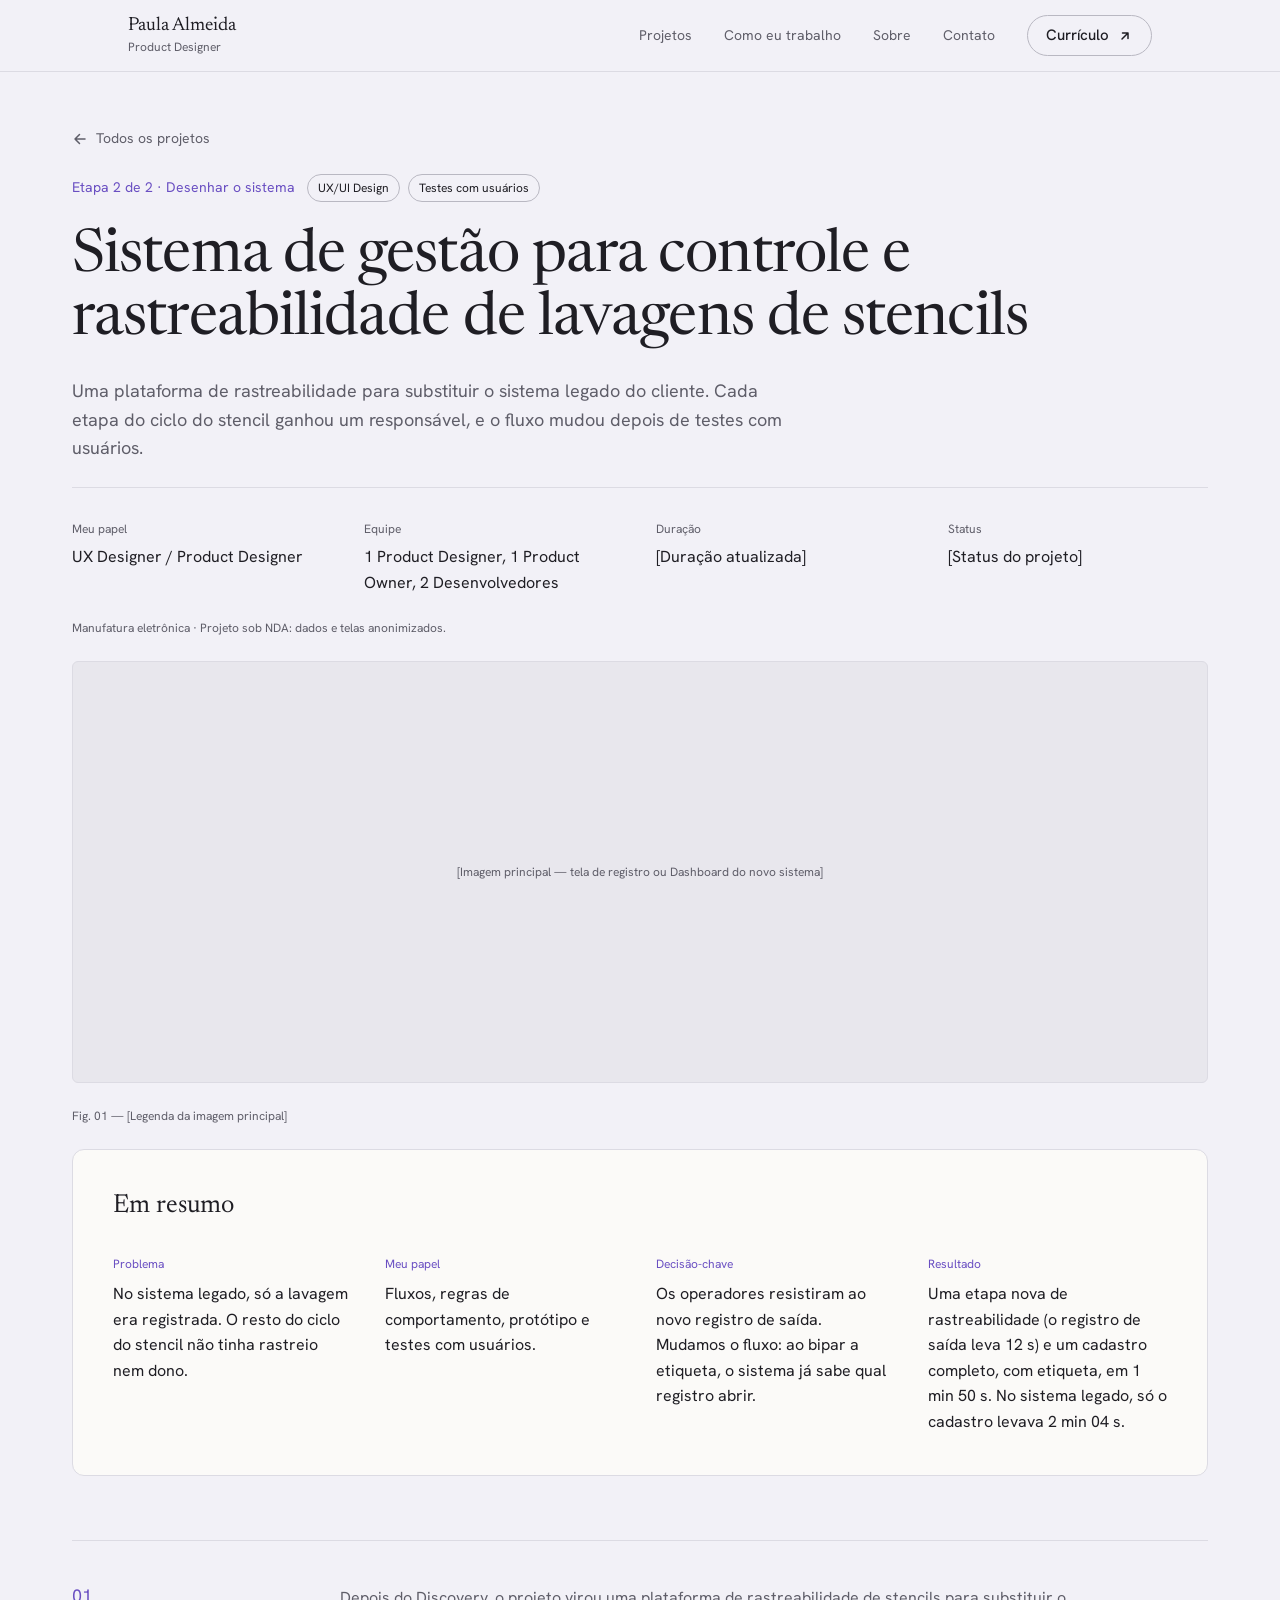
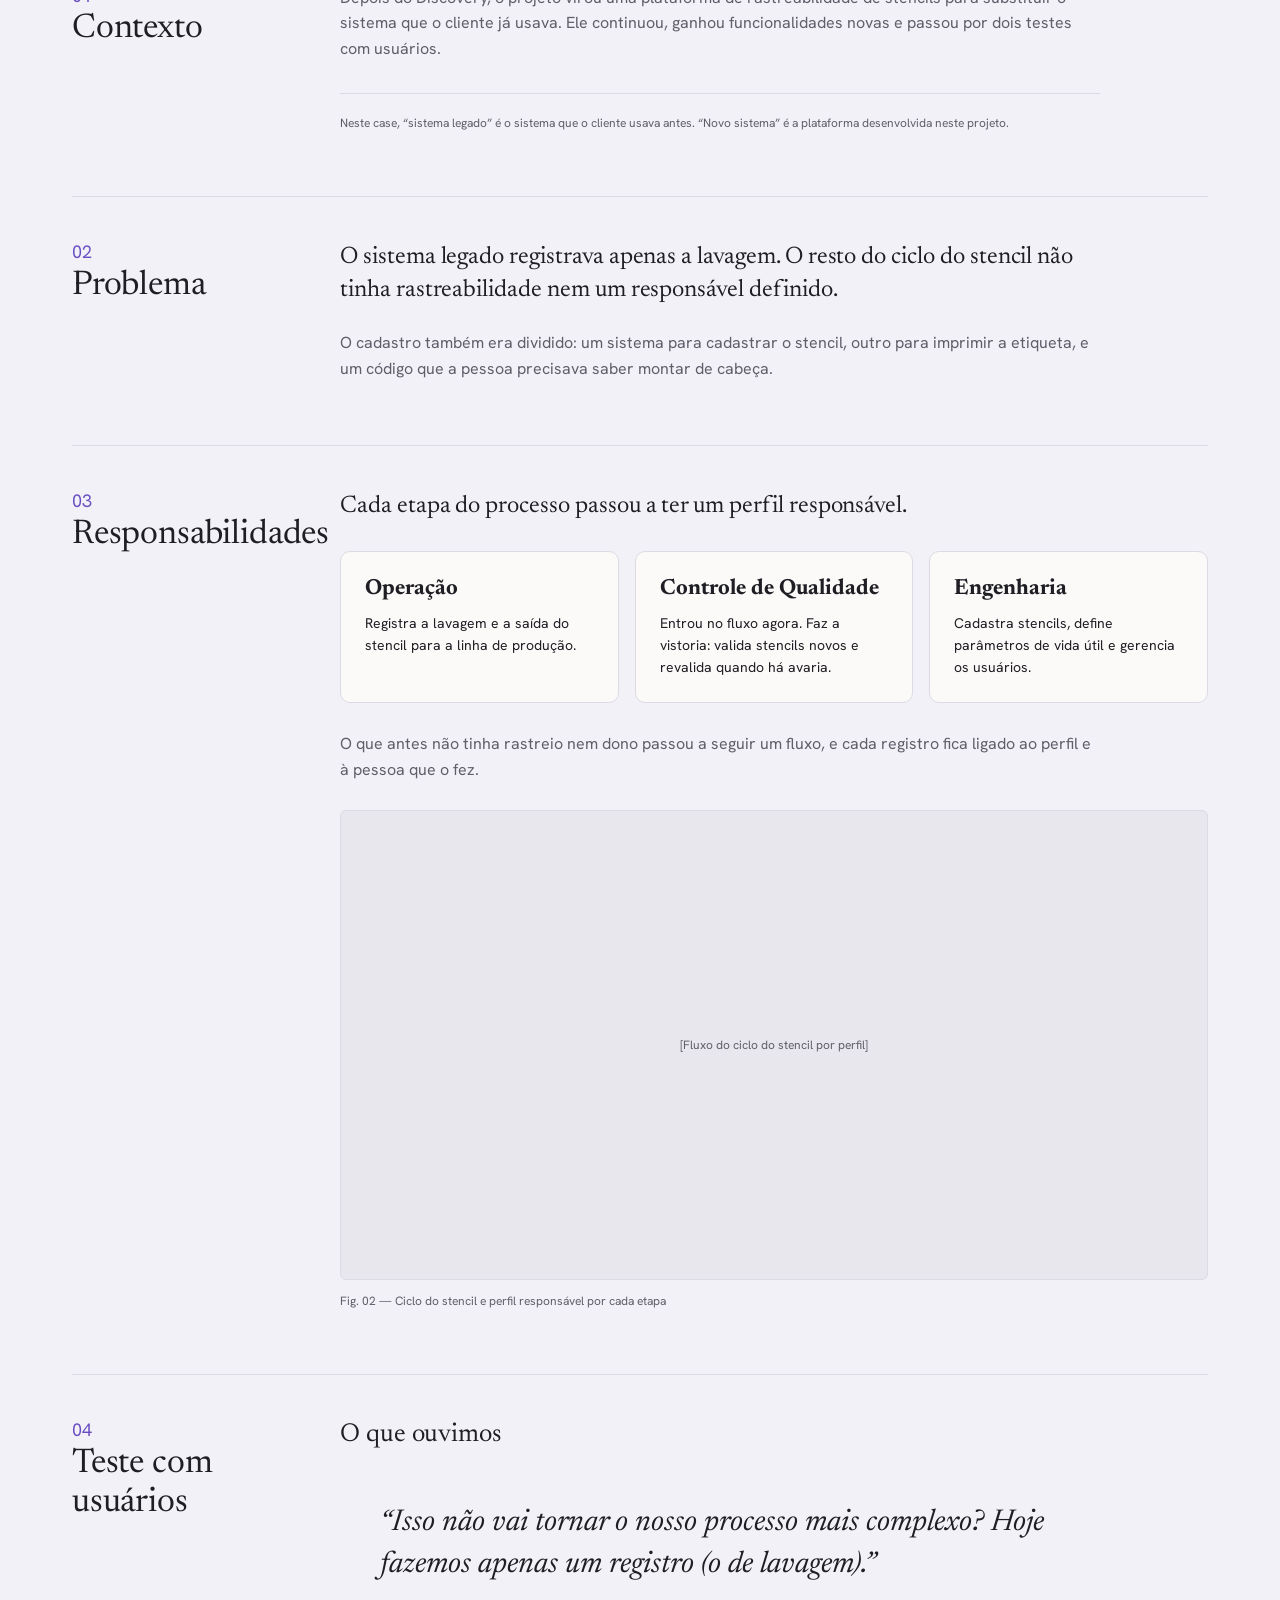
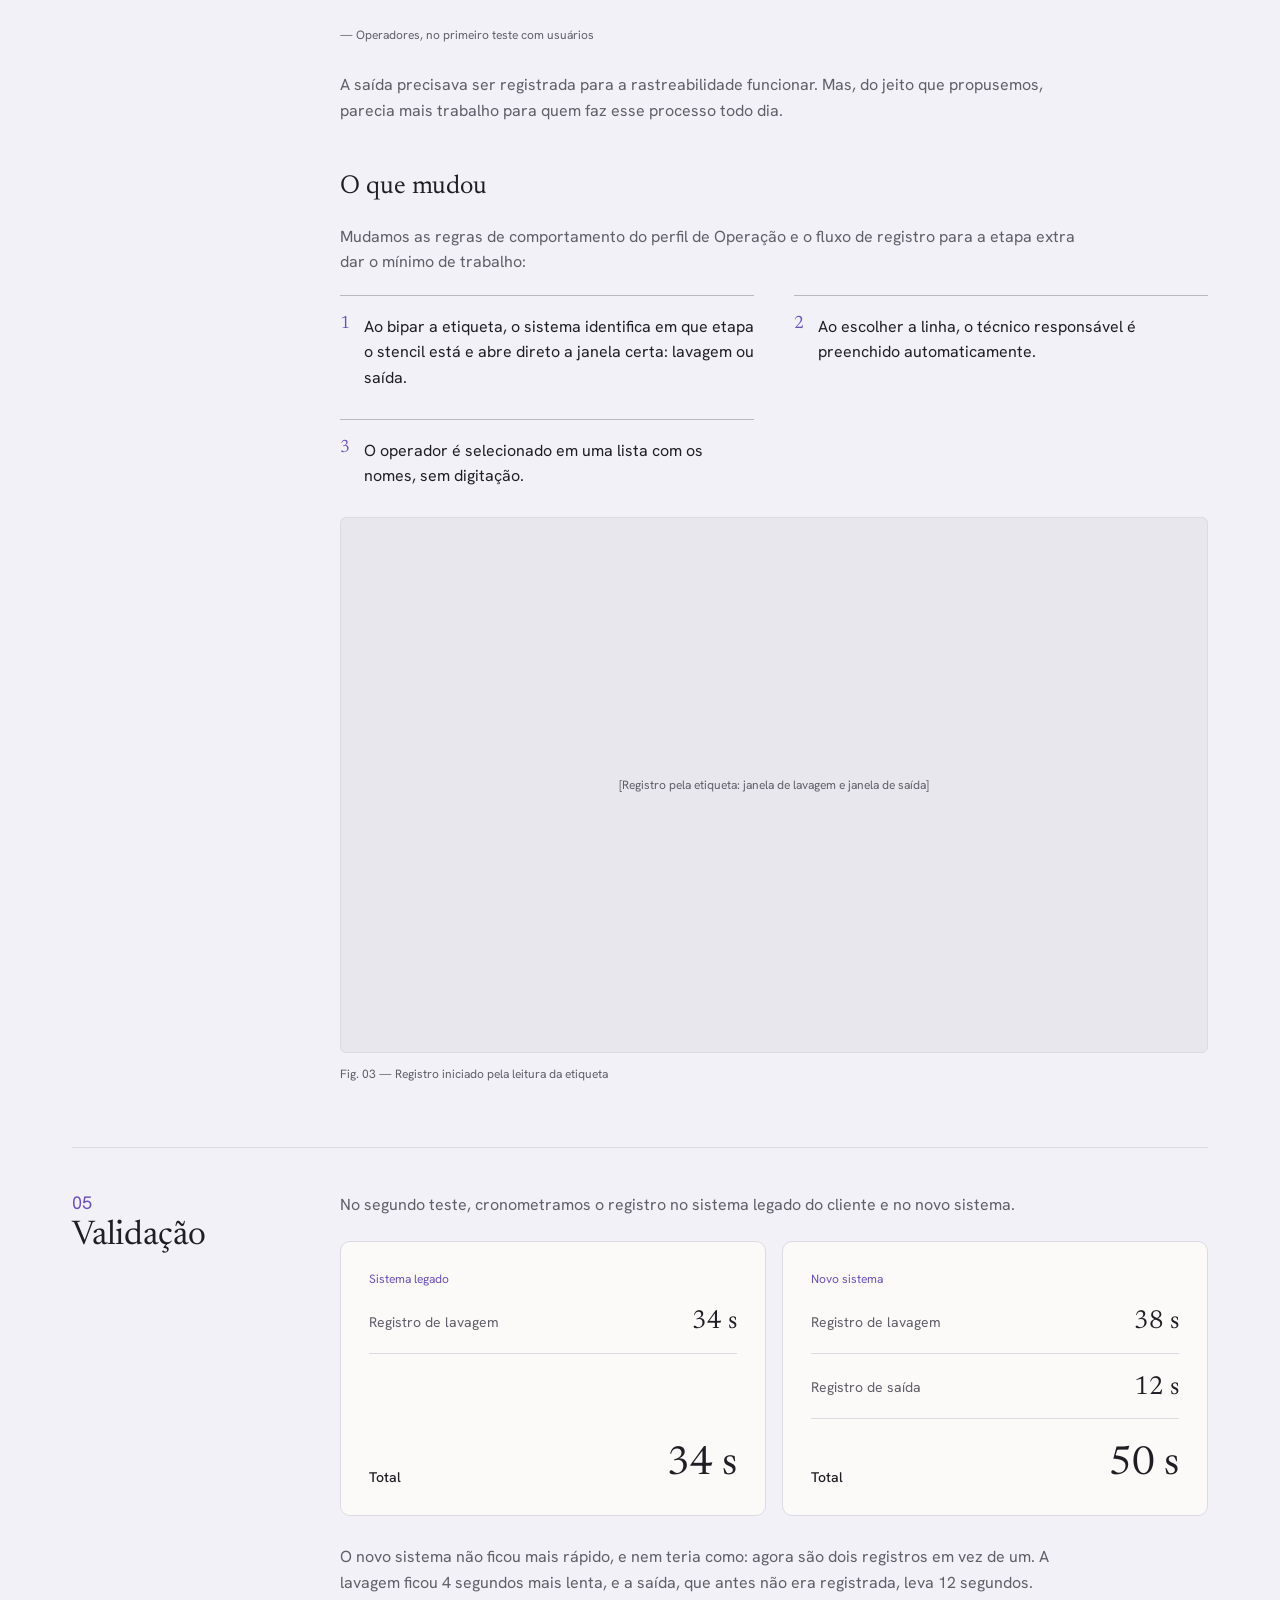
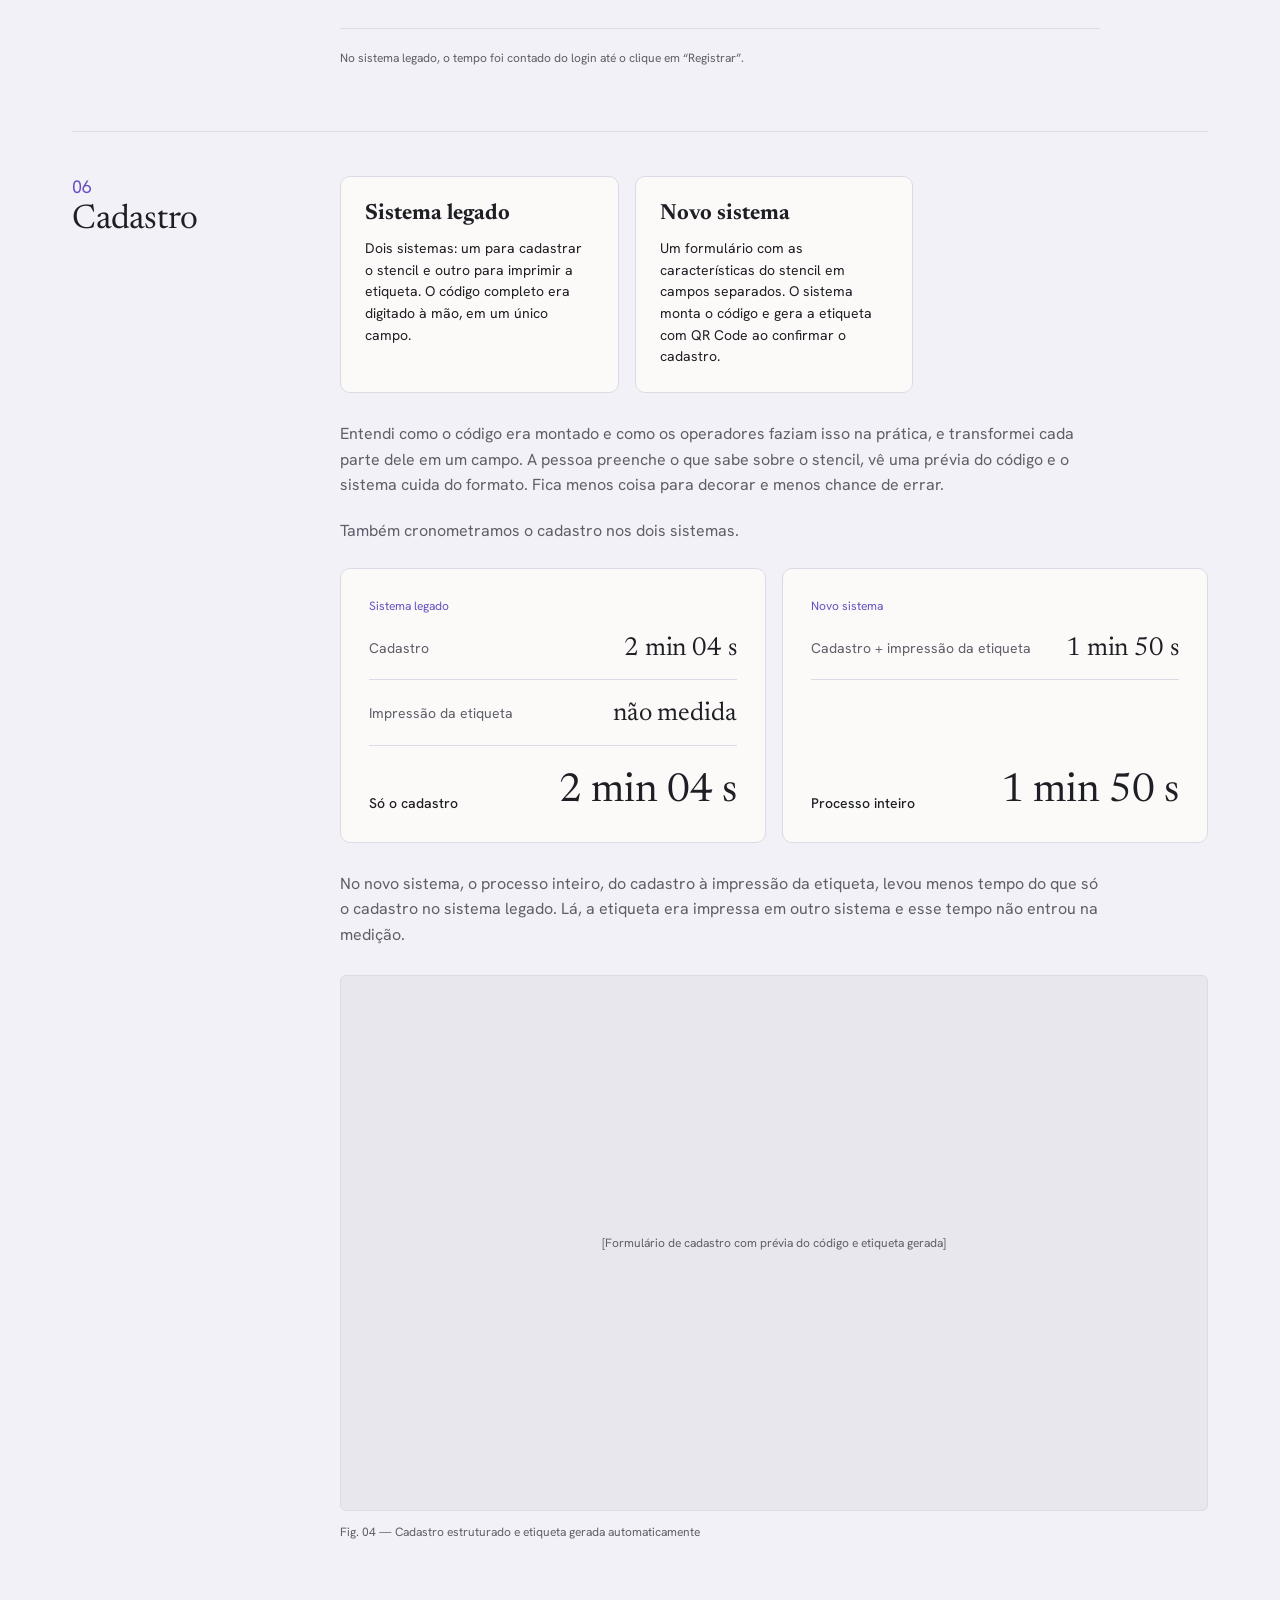
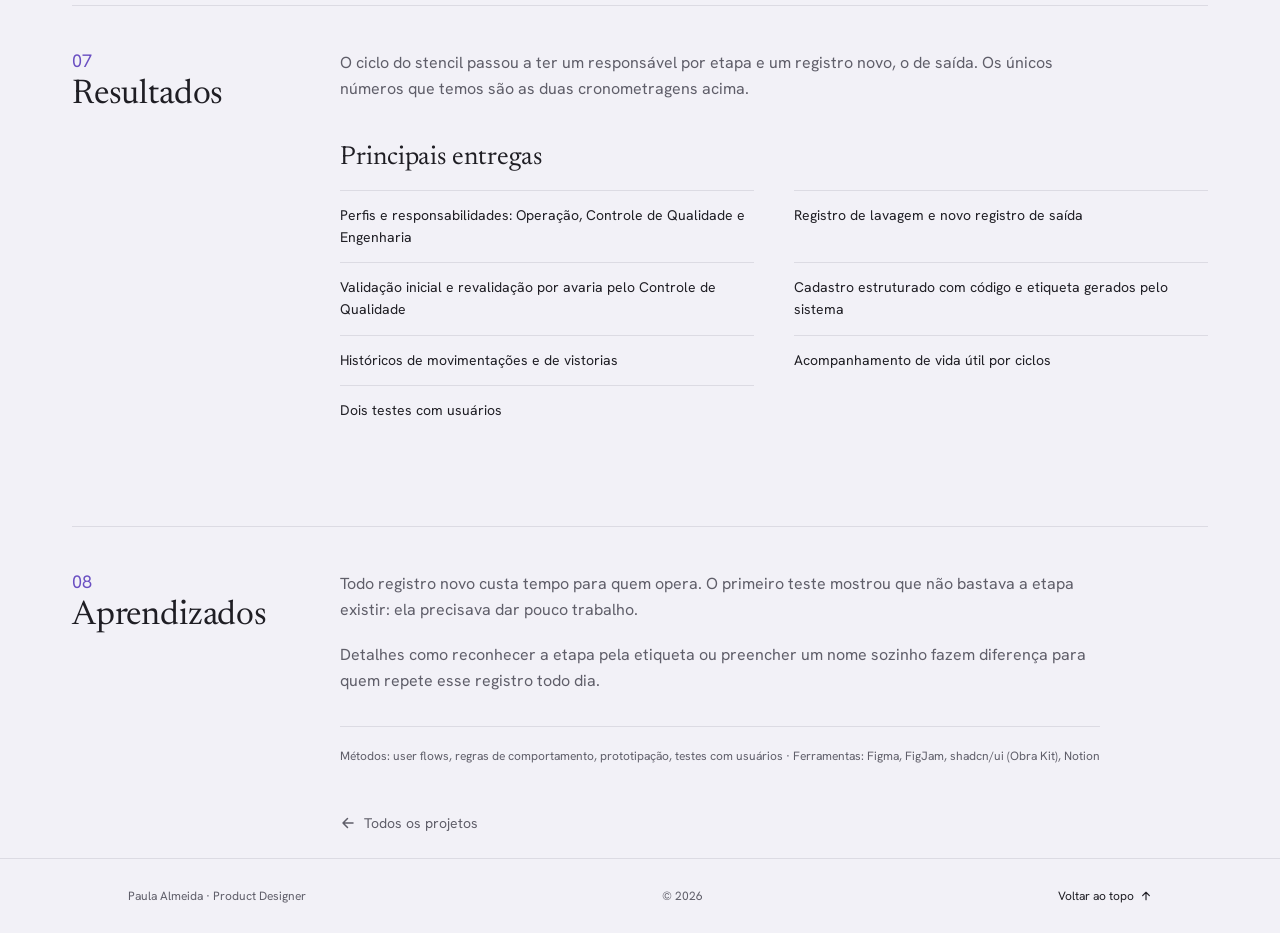
==== cases/case-2.html @ 33c94bc5 "Página principal e caso 1 completos, template caso 2 Co-Authored-By: Claude Haiku 5.5 <noreply@anthr" ====
<!doctype html>
<html lang="pt-BR">
<head>
  <meta charset="utf-8">
  <meta name="viewport" content="width=device-width, initial-scale=1">
  <title>Estudo de caso 2 · Sistema de gestão · Paula Almeida</title>
  <meta name="description" content="Estudo de caso: sistema de rastreabilidade e gestão de lavagens de stencils.">
  <link rel="preconnect" href="https://fonts.googleapis.com">
  <link rel="preconnect" href="https://fonts.gstatic.com" crossorigin>
  <link href="https://fonts.googleapis.com/css2?family=Hanken+Grotesk:wght@400;500&family=Newsreader:ital,wght@0,400;1,400&display=swap" rel="stylesheet">
  <link rel="stylesheet" href="../css/styles.css">
  <link rel="stylesheet" href="../css/cases.css">
</head>
<body>

  <div class="site-header-wrap">
  <header class="site-header">
    <a class="brand" href="../index.html" aria-label="Paula Almeida, Product Designer">
      <span class="brand__name">Paula Almeida</span>
      <span class="brand__role">Product Designer</span>
    </a>

    <nav class="nav" id="site-nav" aria-label="Principal">
      <a href="../index.html#projetos">Projetos</a>
      <a href="../index.html#como-eu-trabalho">Como eu trabalho</a>
      <a href="../index.html#sobre">Sobre</a>
      <a href="../index.html#contato">Contato</a>
      <a class="btn btn--outline btn--small" href="https://fax-slaw-64623266.figma.site/" target="_blank" rel="noopener noreferrer">
        Currículo
        <img src="../assets/icons/desktop-cv-small.svg" alt="" width="16" height="16" aria-hidden="true">
      </a>
    </nav>

    <button class="menu-toggle" type="button" aria-controls="site-nav" aria-expanded="false" aria-label="Abrir menu">
      <img src="../assets/icons/mobile-menu.svg" alt="" width="16" height="16" aria-hidden="true">
    </button>
  </header>
  </div>

  <main id="topo">

    <div class="case-wrap">

      <section class="case-intro" aria-labelledby="case-title">
        <a class="case-back" href="../index.html#projetos">
          <img src="../assets/icons/link-back.svg" alt="" width="16" height="16" aria-hidden="true">
          Todos os projetos
        </a>

        <div class="case-eyebrow-row">
          <p class="case-eyebrow">Etapa 2 de 2 · Desenhar o sistema</p>
          <div class="tags">
            <span class="tag">UX/UI Design</span>
            <span class="tag">Testes com usuários</span>
          </div>
        </div>

        <h1 class="case-title" id="case-title">Sistema de gestão para controle e rastreabilidade de lavagens de stencils</h1>

        <p class="case-lead">Uma plataforma de rastreabilidade para substituir o sistema legado do cliente. Cada etapa do ciclo do stencil ganhou um responsável, e o fluxo mudou depois de testes com usuários.</p>

        <div class="case-meta">
          <div class="case-meta__item">
            <p class="case-label">Meu papel</p>
            <p class="case-value">UX Designer / Product Designer</p>
          </div>
          <div class="case-meta__item">
            <p class="case-label">Equipe</p>
            <p class="case-value">1 Product Designer, 1 Product Owner, 2 Desenvolvedores</p>
          </div>
          <div class="case-meta__item">
            <p class="case-label">Duração</p>
            <p class="case-value">[Duração atualizada]</p>
          </div>
          <div class="case-meta__item">
            <p class="case-label">Status</p>
            <p class="case-value">[Status do projeto]</p>
          </div>
        </div>

        <p class="case-note-line">Manufatura eletrônica · Projeto sob NDA: dados e telas anonimizados.</p>

        <div class="case-placeholder" style="--h-desk: 422px; --h-mob: 210px;" role="img" aria-label="Imagem principal: tela de registro ou Dashboard do novo sistema">[Imagem principal — tela de registro ou Dashboard do novo sistema]</div>
        <p class="case-caption">Fig. 01 — [Legenda da imagem principal]</p>

        <div class="case-summary">
          <p class="case-summary__title">Em resumo</p>
          <div class="case-summary__grid">
            <div class="case-summary__item">
              <p class="case-summary__label">Problema</p>
              <p class="case-summary__text">No sistema legado, só a lavagem era registrada. O resto do ciclo do stencil não tinha rastreio nem dono.</p>
            </div>
            <div class="case-summary__item">
              <p class="case-summary__label">Meu papel</p>
              <p class="case-summary__text">Fluxos, regras de comportamento, protótipo e testes com usuários.</p>
            </div>
            <div class="case-summary__item">
              <p class="case-summary__label">Decisão-chave</p>
              <p class="case-summary__text">Os operadores resistiram ao novo registro de saída. Mudamos o fluxo: ao bipar a etiqueta, o sistema já sabe qual registro abrir.</p>
            </div>
            <div class="case-summary__item">
              <p class="case-summary__label">Resultado</p>
              <p class="case-summary__text">Uma etapa nova de rastreabilidade (o registro de saída leva 12 s) e um cadastro completo, com etiqueta, em 1 min 50 s. No sistema legado, só o cadastro levava 2 min 04 s.</p>
            </div>
          </div>
        </div>
      </section>

      <!-- 01 Contexto -->
      <section class="case-section" aria-labelledby="c2-contexto">
        <div class="case-section__grid">
          <div class="case-section__head">
            <span class="case-section__num">01</span>
            <h2 class="case-section__title" id="c2-contexto">Contexto</h2>
          </div>
          <div class="case-section__body">
            <p class="case-text">Depois do Discovery, o projeto virou uma plataforma de rastreabilidade de stencils para substituir o sistema que o cliente já usava. Ele continuou, ganhou funcionalidades novas e passou por dois testes com usuários.</p>
            <div class="case-gap-32"></div>
            <p class="case-note">Neste case, “sistema legado” é o sistema que o cliente usava antes. “Novo sistema” é a plataforma desenvolvida neste projeto.</p>
          </div>
        </div>
      </section>

      <!-- 02 Problema -->
      <section class="case-section" aria-labelledby="c2-problema">
        <div class="case-section__grid">
          <div class="case-section__head">
            <span class="case-section__num">02</span>
            <h2 class="case-section__title" id="c2-problema">Problema</h2>
          </div>
          <div class="case-section__body">
            <p class="case-statement">O sistema legado registrava apenas a lavagem. O resto do ciclo do stencil não tinha rastreabilidade nem um responsável definido.</p>
            <div class="case-gap-24"></div>
            <p class="case-text">O cadastro também era dividido: um sistema para cadastrar o stencil, outro para imprimir a etiqueta, e um código que a pessoa precisava saber montar de cabeça.</p>
          </div>
        </div>
      </section>

      <!-- 03 Responsabilidades -->
      <section class="case-section" aria-labelledby="c2-responsabilidades">
        <div class="case-section__grid">
          <div class="case-section__head">
            <span class="case-section__num">03</span>
            <h2 class="case-section__title" id="c2-responsabilidades">Responsabilidades</h2>
          </div>
          <div class="case-section__body">
            <p class="case-statement">Cada etapa do processo passou a ter um perfil responsável.</p>
            <div class="case-gap-28"></div>
            <div class="case-cards">
              <div class="case-card">
                <h3 class="case-card__title">Operação</h3>
                <p class="case-card__text">Registra a lavagem e a saída do stencil para a linha de produção.</p>
              </div>
              <div class="case-card">
                <h3 class="case-card__title">Controle de Qualidade</h3>
                <p class="case-card__text">Entrou no fluxo agora. Faz a vistoria: valida stencils novos e revalida quando há avaria.</p>
              </div>
              <div class="case-card">
                <h3 class="case-card__title">Engenharia</h3>
                <p class="case-card__text">Cadastra stencils, define parâmetros de vida útil e gerencia os usuários.</p>
              </div>
            </div>
            <div class="case-gap-28"></div>
            <p class="case-text">O que antes não tinha rastreio nem dono passou a seguir um fluxo, e cada registro fica ligado ao perfil e à pessoa que o fez.</p>
            <div class="case-gap-28"></div>
            <div class="case-placeholder" style="--h-desk: 470px; --h-mob: 188px;" role="img" aria-label="Fluxo do ciclo do stencil por perfil">[Fluxo do ciclo do stencil por perfil]</div>
            <div class="case-gap-12"></div>
            <p class="case-caption">Fig. 02 — Ciclo do stencil e perfil responsável por cada etapa</p>
          </div>
        </div>
      </section>

      <!-- 04 Teste com usuários -->
      <section class="case-section" aria-labelledby="c2-teste">
        <div class="case-section__grid">
          <div class="case-section__head">
            <span class="case-section__num">04</span>
            <h2 class="case-section__title" id="c2-teste">Teste com usuários</h2>
          </div>
          <div class="case-section__body">
            <h3 class="case-heading">O que ouvimos</h3>
            <div class="case-gap-20"></div>
            <blockquote class="case-quote">“Isso não vai tornar o nosso processo mais complexo? Hoje fazemos apenas um registro (o de lavagem).”</blockquote>
            <div class="case-gap-10"></div>
            <p class="case-attribution">— Operadores, no primeiro teste com usuários</p>
            <div class="case-gap-28"></div>
            <p class="case-text">A saída precisava ser registrada para a rastreabilidade funcionar. Mas, do jeito que propusemos, parecia mais trabalho para quem faz esse processo todo dia.</p>
            <div class="case-gap-48"></div>
            <h3 class="case-heading">O que mudou</h3>
            <div class="case-gap-20"></div>
            <p class="case-text">Mudamos as regras de comportamento do perfil de Operação e o fluxo de registro para a etapa extra dar o mínimo de trabalho:</p>
            <div class="case-gap-20"></div>
            <div class="case-grid-2">
              <div class="case-numbered"><span class="case-numbered__num">1</span><p class="case-numbered__text">Ao bipar a etiqueta, o sistema identifica em que etapa o stencil está e abre direto a janela certa: lavagem ou saída.</p></div>
              <div class="case-numbered"><span class="case-numbered__num">2</span><p class="case-numbered__text">Ao escolher a linha, o técnico responsável é preenchido automaticamente.</p></div>
              <div class="case-numbered"><span class="case-numbered__num">3</span><p class="case-numbered__text">O operador é selecionado em uma lista com os nomes, sem digitação.</p></div>
            </div>
            <div class="case-gap-28"></div>
            <div class="case-placeholder" style="--h-desk: 536px; --h-mob: 214px;" role="img" aria-label="Registro pela etiqueta: janela de lavagem e janela de saída">[Registro pela etiqueta: janela de lavagem e janela de saída]</div>
            <div class="case-gap-12"></div>
            <p class="case-caption">Fig. 03 — Registro iniciado pela leitura da etiqueta</p>
          </div>
        </div>
      </section>

      <!-- 05 Validação -->
      <section class="case-section" aria-labelledby="c2-validacao">
        <div class="case-section__grid">
          <div class="case-section__head">
            <span class="case-section__num">05</span>
            <h2 class="case-section__title" id="c2-validacao">Validação</h2>
          </div>
          <div class="case-section__body">
            <p class="case-text">No segundo teste, cronometramos o registro no sistema legado do cliente e no novo sistema.</p>
            <div class="case-gap-24"></div>
            <div class="case-metrics">
              <div class="case-metric">
                <div class="case-metric__group">
                  <p class="case-summary__label">Sistema legado</p>
                  <div class="case-metric__row"><span class="case-metric__row-label">Registro de lavagem</span><span class="case-metric__value">34 s</span></div>
                </div>
                <div class="case-metric__total"><span class="case-metric__total-label">Total</span><span class="case-metric__total-value">34 s</span></div>
              </div>
              <div class="case-metric">
                <div class="case-metric__group">
                  <p class="case-summary__label">Novo sistema</p>
                  <div class="case-metric__row"><span class="case-metric__row-label">Registro de lavagem</span><span class="case-metric__value">38 s</span></div>
                  <div class="case-metric__row"><span class="case-metric__row-label">Registro de saída</span><span class="case-metric__value">12 s</span></div>
                </div>
                <div class="case-metric__total"><span class="case-metric__total-label">Total</span><span class="case-metric__total-value">50 s</span></div>
              </div>
            </div>
            <div class="case-gap-28"></div>
            <p class="case-text">O novo sistema não ficou mais rápido, e nem teria como: agora são dois registros em vez de um. A lavagem ficou 4 segundos mais lenta, e a saída, que antes não era registrada, leva 12 segundos.</p>
            <div class="case-gap-32"></div>
            <p class="case-note">No sistema legado, o tempo foi contado do login até o clique em “Registrar”.</p>
          </div>
        </div>
      </section>

      <!-- 06 Cadastro -->
      <section class="case-section" aria-labelledby="c2-cadastro">
        <div class="case-section__grid">
          <div class="case-section__head">
            <span class="case-section__num">06</span>
            <h2 class="case-section__title" id="c2-cadastro">Cadastro</h2>
          </div>
          <div class="case-section__body">
            <div class="case-cards">
              <div class="case-card">
                <h3 class="case-card__title">Sistema legado</h3>
                <p class="case-card__text">Dois sistemas: um para cadastrar o stencil e outro para imprimir a etiqueta. O código completo era digitado à mão, em um único campo.</p>
              </div>
              <div class="case-card">
                <h3 class="case-card__title">Novo sistema</h3>
                <p class="case-card__text">Um formulário com as características do stencil em campos separados. O sistema monta o código e gera a etiqueta com QR Code ao confirmar o cadastro.</p>
              </div>
            </div>
            <div class="case-gap-28"></div>
            <p class="case-text">Entendi como o código era montado e como os operadores faziam isso na prática, e transformei cada parte dele em um campo. A pessoa preenche o que sabe sobre o stencil, vê uma prévia do código e o sistema cuida do formato. Fica menos coisa para decorar e menos chance de errar.</p>
            <div class="case-gap-20"></div>
            <p class="case-text">Também cronometramos o cadastro nos dois sistemas.</p>
            <div class="case-gap-24"></div>
            <div class="case-metrics">
              <div class="case-metric">
                <div class="case-metric__group">
                  <p class="case-summary__label">Sistema legado</p>
                  <div class="case-metric__row"><span class="case-metric__row-label">Cadastro</span><span class="case-metric__value">2 min 04 s</span></div>
                  <div class="case-metric__row"><span class="case-metric__row-label">Impressão da etiqueta</span><span class="case-metric__value">não medida</span></div>
                </div>
                <div class="case-metric__total"><span class="case-metric__total-label">Só o cadastro</span><span class="case-metric__total-value">2 min 04 s</span></div>
              </div>
              <div class="case-metric">
                <div class="case-metric__group">
                  <p class="case-summary__label">Novo sistema</p>
                  <div class="case-metric__row"><span class="case-metric__row-label">Cadastro + impressão da etiqueta</span><span class="case-metric__value">1 min 50 s</span></div>
                </div>
                <div class="case-metric__total"><span class="case-metric__total-label">Processo inteiro</span><span class="case-metric__total-value">1 min 50 s</span></div>
              </div>
            </div>
            <div class="case-gap-28"></div>
            <p class="case-text">No novo sistema, o processo inteiro, do cadastro à impressão da etiqueta, levou menos tempo do que só o cadastro no sistema legado. Lá, a etiqueta era impressa em outro sistema e esse tempo não entrou na medição.</p>
            <div class="case-gap-28"></div>
            <div class="case-placeholder" style="--h-desk: 536px; --h-mob: 214px;" role="img" aria-label="Formulário de cadastro com prévia do código e etiqueta gerada">[Formulário de cadastro com prévia do código e etiqueta gerada]</div>
            <div class="case-gap-12"></div>
            <p class="case-caption">Fig. 04 — Cadastro estruturado e etiqueta gerada automaticamente</p>
          </div>
        </div>
      </section>

      <!-- 07 Resultados -->
      <section class="case-section" aria-labelledby="c2-resultados">
        <div class="case-section__grid">
          <div class="case-section__head">
            <span class="case-section__num">07</span>
            <h2 class="case-section__title" id="c2-resultados">Resultados</h2>
          </div>
          <div class="case-section__body">
            <p class="case-text">O ciclo do stencil passou a ter um responsável por etapa e um registro novo, o de saída. Os únicos números que temos são as duas cronometragens acima.</p>
            <div class="case-gap-40"></div>
            <h3 class="case-heading">Principais entregas</h3>
            <div class="case-gap-16"></div>
            <div class="case-deliveries">
              <p class="case-delivery">Perfis e responsabilidades: Operação, Controle de Qualidade e Engenharia</p>
              <p class="case-delivery">Registro de lavagem e novo registro de saída</p>
              <p class="case-delivery">Validação inicial e revalidação por avaria pelo Controle de Qualidade</p>
              <p class="case-delivery">Cadastro estruturado com código e etiqueta gerados pelo sistema</p>
              <p class="case-delivery">Históricos de movimentações e de vistorias</p>
              <p class="case-delivery">Acompanhamento de vida útil por ciclos</p>
              <p class="case-delivery">Dois testes com usuários</p>
            </div>
          </div>
        </div>
      </section>

      <!-- 08 Aprendizados -->
      <section class="case-section case-section--final" aria-labelledby="c2-aprendizados">
        <div class="case-section__grid">
          <div class="case-section__head">
            <span class="case-section__num">08</span>
            <h2 class="case-section__title" id="c2-aprendizados">Aprendizados</h2>
          </div>
          <div class="case-section__body">
            <p class="case-text">Todo registro novo custa tempo para quem opera. O primeiro teste mostrou que não bastava a etapa existir: ela precisava dar pouco trabalho.</p>
            <div class="case-gap-20"></div>
            <p class="case-text">Detalhes como reconhecer a etapa pela etiqueta ou preencher um nome sozinho fazem diferença para quem repete esse registro todo dia.</p>
            <div class="case-gap-32"></div>
            <p class="case-note">Métodos: user flows, regras de comportamento, prototipação, testes com usuários · Ferramentas: Figma, FigJam, shadcn/ui (Obra Kit), Notion</p>
            <div class="case-end">
              <a class="case-back" href="../index.html#projetos">
                <img src="../assets/icons/link-back.svg" alt="" width="16" height="16" aria-hidden="true">
                Todos os projetos
              </a>
            </div>
          </div>
        </div>
      </section>

    </div>

  </main>

  <footer class="site-footer">
    <p class="site-footer__text">Paula Almeida · Product Designer</p>
    <p class="site-footer__text site-footer__year">© 2026</p>
    <a class="site-footer__top" href="#topo">
      Voltar ao topo
      <img src="../assets/icons/desktop-arrow-up.svg" alt="" width="12" height="12" aria-hidden="true">
    </a>
  </footer>

  <script src="../js/main.js"></script>
</body>
</html>
---- css/styles.css ----
/* Tokens extraídos do Figma (Portfólio · node 86:12 e 86:171) */
:root {
  --color-bg: #f2f1f7;
  --color-surface: #fbfaf8;
  --color-ink: #1f1e24;
  --color-text-muted: #5f5e69;
  --color-accent: #6a4fc2;
  --color-accent-soft: #e6ddfc;
  --color-border: #dcdbe3;
  --color-border-strong: #b9b8c2;
  --color-placeholder: #e8e7ed;
  --color-on-ink: #ffffff;
  --color-selection: rgba(106, 79, 194, 0.28);
  --header-h: 72px;

  --font-serif: "Newsreader", Georgia, serif;
  --font-sans: "Hanken Grotesk", system-ui, -apple-system, "Segoe UI", sans-serif;

  /* 144px no desktop de 1440px; reduz de forma fluida em telas menores */
  --gutter: clamp(20px, 10vw, 144px);
}

*,
*::before,
*::after {
  box-sizing: border-box;
}

html {
  scroll-behavior: smooth;
  scroll-padding-top: 88px;
}

body {
  margin: 0;
  background: var(--color-bg);
  color: var(--color-ink);
  font-family: var(--font-sans);
  font-size: 16px;
  line-height: 1.6;
  -webkit-font-smoothing: antialiased;
  overflow-x: hidden;
}

h1,
h2,
h3,
p,
ol,
ul {
  margin: 0;
  padding: 0;
}

ol,
ul {
  list-style: none;
}

a {
  color: inherit;
  text-decoration: none;
}

img {
  display: block;
  max-width: 100%;
}

button {
  font: inherit;
  color: inherit;
}

:focus-visible {
  outline: 2px solid var(--color-accent);
  outline-offset: 3px;
  border-radius: 4px;
}

/* ---------- Header ---------- */

/* O wrapper mantém o espaço da header no fluxo; ao esconder, colapsa junto com a header */
.site-header-wrap {
  height: var(--header-h);
  transition: height 0.3s ease;
}

.site-header-wrap.is-hidden {
  height: 0;
}

.site-header {
  position: relative;
  display: flex;
  align-items: center;
  justify-content: space-between;
  height: var(--header-h);
  padding: 0 var(--gutter);
  background: var(--color-bg);
  border-bottom: 1px solid var(--color-border);
  transition: transform 0.3s ease, visibility 0.3s ease;
}

/* Rolagem para baixo: header fixa no topo da viewport */
.site-header.is-fixed {
  position: fixed;
  top: 0;
  left: 0;
  right: 0;
  z-index: 20;
}

/* Rolagem para cima: header sai suavemente pelo topo e fica fora da tabulação */
.site-header.is-hidden {
  transform: translateY(-100%);
  visibility: hidden;
}

.brand {
  display: flex;
  flex-direction: column;
  white-space: nowrap;
}

.brand__name {
  font-family: var(--font-serif);
  font-size: 19px;
  line-height: 1.2;
}

.brand__role {
  font-size: 12px;
  line-height: 1.5;
  color: var(--color-text-muted);
}

.nav {
  display: flex;
  align-items: center;
  gap: 32px;
}

.nav > a:not(.btn) {
  font-size: 14px;
  line-height: 1.55;
  color: var(--color-text-muted);
  white-space: nowrap;
}

.nav > a:not(.btn):hover {
  color: var(--color-ink);
}

.menu-toggle {
  display: none;
  align-items: center;
  justify-content: center;
  width: 40px;
  height: 40px;
  padding: 0;
  border: 0;
  border-radius: 999px;
  background: transparent;
  cursor: pointer;
}

/* ---------- Botões e links ---------- */

.btn {
  display: inline-flex;
  align-items: center;
  justify-content: center;
  gap: 10px;
  padding: 13px 22px;
  border: 1px solid transparent;
  border-radius: 999px;
  font-size: 15px;
  font-weight: 500;
  line-height: 1.4;
  white-space: nowrap;
  cursor: pointer;
  transition: opacity 0.2s ease;
}

.btn:hover {
  opacity: 0.85;
}

.btn--primary {
  background: var(--color-ink);
  color: var(--color-on-ink);
}

.btn--outline {
  border-color: var(--color-border-strong);
  color: var(--color-ink);
}

.btn--small {
  gap: 8px;
  padding: 9px 18px;
  font-size: 15px;
}

.btn img,
.link-arrow img,
.social-link img,
.site-footer__top img {
  flex-shrink: 0;
}

.btn > img {
  width: 16px;
  height: 16px;
}

.link-arrow {
  display: inline-flex;
  align-items: center;
  gap: 8px;
  font-size: 14px;
  font-weight: 500;
  line-height: 1.45;
}

.link-arrow img {
  width: 16px;
  height: 16px;
}

.link-arrow:hover,
.social-link:hover {
  text-decoration: underline;
  text-underline-offset: 4px;
}

.cta-group {
  display: flex;
  align-items: flex-start;
  gap: 12px;
}

/* ---------- Hero ---------- */

.hero {
  display: flex;
  flex-direction: column;
  align-items: flex-start;
  gap: 40px;
  padding: 124px var(--gutter) 80px;
}

.hero__title {
  font-family: var(--font-serif);
  font-size: clamp(44px, 5vw, 72px);
  font-weight: 400;
  line-height: 1.04;
  letter-spacing: -0.02em;
  white-space: nowrap;
}

/* Quebras de linha do título: cada frame (desktop/mobile) tem a sua */
.br-mobile {
  display: none;
}

.hero__lead {
  max-width: 620px;
  font-size: 18px;
  line-height: 1.6;
  color: var(--color-text-muted);
}

/* Destaque em itálico com fundo lilás, como no Figma */
/* A camada de seleção fica sobre o fundo lilás; com JS, cresce da esquerda para a direita */
.highlight {
  padding: 0 12px 0 4px;
  background-color: var(--color-accent-soft);
  background-image: linear-gradient(var(--color-selection), var(--color-selection));
  background-repeat: no-repeat;
  background-size: 100% 100%;
  box-decoration-break: slice;
  font-style: italic;
}

/* ---------- Projetos ---------- */

.projects {
  padding: 0 var(--gutter) 88px;
}

.projects__inner {
  display: flex;
  flex-direction: column;
  align-items: flex-start;
  padding-top: 44px;
  border-top: 1px solid var(--color-border);
}

.eyebrow {
  font-size: 12px;
  font-weight: 500;
  line-height: 1.4;
  letter-spacing: 0.06px;
  color: var(--color-accent);
}

.projects .eyebrow {
  margin-bottom: 16px;
}

.section-title {
  font-family: var(--font-serif);
  font-size: 44px;
  font-weight: 400;
  line-height: 1.15;
  letter-spacing: -0.44px;
}

.projects .section-title {
  margin-bottom: 20px;
}

.section-lead {
  max-width: 620px;
  font-size: 16px;
  line-height: 1.6;
  color: var(--color-text-muted);
}

.cards {
  display: grid;
  grid-template-columns: repeat(2, minmax(0, 1fr));
  align-items: start;
  gap: 32px;
  width: 100%;
  margin-top: 16px;
}

.project-card {
  display: flex;
  flex-direction: column;
  align-items: flex-start;
  min-width: 0;
  padding-top: 32px;
}

.project-card__media {
  display: none;
}

.project-card .eyebrow--sm {
  margin-bottom: 12px;
}

.card-title {
  max-width: 420px;
  font-family: var(--font-serif);
  font-size: 26px;
  font-weight: 400;
  line-height: 1.25;
  letter-spacing: -0.3px;
}

.card-text {
  max-width: 560px;
  margin-top: 16px;
  font-size: 14px;
  line-height: 1.55;
  color: var(--color-text-muted);
}

.tags {
  display: flex;
  flex-wrap: wrap;
  gap: 8px;
  margin-top: 16px;
}

.tag {
  padding: 4px 10px;
  border: 1px solid var(--color-border-strong);
  border-radius: 999px;
  font-size: 12px;
  line-height: 1.5;
  white-space: nowrap;
}

.project-card .link-arrow {
  margin-top: 32px;
}

/* ---------- Como eu trabalho ---------- */

.process {
  padding: 140px var(--gutter) 78px;
  background: var(--color-surface);
}

.process .eyebrow {
  margin-bottom: 20px;
}

.section-title--process {
  display: flex;
  flex-wrap: wrap;
  align-items: center;
  column-gap: 12px;
  font-size: 44px;
}

.highlight--process {
  padding-right: 8px;
  font-size: inherit;
}

.steps {
  display: grid;
  grid-template-columns: repeat(4, minmax(0, 1fr));
  align-items: stretch;
  gap: 32px;
  width: 100%;
  margin-top: 64px;
}

.step {
  display: flex;
  flex-direction: column;
  gap: 14px;
  padding: 20px 0 0 20px;
  border-left: 1px solid var(--color-border-strong);
}

.step__number {
  font-family: var(--font-serif);
  font-size: 18px;
  line-height: 1.2;
  color: var(--color-accent);
}

.step__title {
  font-family: var(--font-serif);
  font-size: 26px;
  font-weight: 400;
  line-height: 1.25;
  letter-spacing: -0.3px;
}

.step__desc {
  font-size: 14px;
  line-height: 1.55;
  color: var(--color-text-muted);
}

.step__motto {
  font-family: var(--font-serif);
  font-size: 18px;
  font-style: italic;
  line-height: 1.35;
}

.step__methods {
  font-size: 12px;
  line-height: 1.5;
  color: var(--color-text-muted);
}

/* ---------- Sobre mim ---------- */

.about {
  display: flex;
  flex-direction: column;
  align-items: flex-start;
  gap: 32px;
  padding: 140px var(--gutter) 0;
}

.about .eyebrow {
  margin: 0;
}

.about__row {
  display: flex;
  align-items: flex-start;
  gap: 64px;
  width: 100%;
}

.about__photo {
  flex-shrink: 0;
  width: 420px;
  height: 525px;
  border-radius: 8px;
  object-fit: cover;
  object-position: center;
  background: var(--color-placeholder);
}

.about__text {
  display: flex;
  flex-direction: column;
  align-items: flex-start;
  gap: 24px;
  flex: 1 1 0;
  min-width: 0;
}

.about__text .section-title {
  max-width: 620px;
}

.about__quote {
  font-family: var(--font-serif);
  font-size: 22px;
  font-style: italic;
  line-height: 1.45;
  color: var(--color-accent);
}

.about__body {
  font-size: 16px;
  line-height: 1.6;
  color: var(--color-text-muted);
}

/* ---------- Contato ---------- */

.contact {
  padding: 48px var(--gutter) 68px;
}

.contact__inner {
  display: flex;
  flex-direction: column;
  align-items: center;
  gap: 28px;
  padding-top: 110px;
  border-top: 1px solid var(--color-border);
}

.contact__title {
  font-family: var(--font-serif);
  font-size: 80px;
  font-style: italic;
  font-weight: 400;
  line-height: 1.05;
  letter-spacing: -1.6px;
  text-align: center;
}

.contact__lead {
  max-width: 520px;
  font-size: 16px;
  line-height: 1.6;
  color: var(--color-text-muted);
  text-align: center;
}

.email {
  display: flex;
  align-items: center;
  gap: 14px;
}

.email__address {
  font-family: var(--font-serif);
  font-size: 30px;
  line-height: 1.2;
  white-space: nowrap;
}

.icon-button {
  position: relative;
  display: inline-flex;
  align-items: center;
  justify-content: center;
  width: 32px;
  height: 32px;
  padding: 0;
  border: 0;
  border-radius: 999px;
  background: transparent;
  cursor: pointer;
}

/* Tooltip absoluto: aparece acima do botão sem alterar o layout */
.tooltip {
  position: absolute;
  bottom: calc(100% + 8px);
  left: 50%;
  transform: translateX(-50%);
  padding: 6px 10px;
  border-radius: 6px;
  background: var(--color-ink);
  color: var(--color-on-ink);
  font-size: 12px;
  font-weight: 500;
  line-height: 1.4;
  white-space: nowrap;
  pointer-events: none;
  opacity: 0;
  visibility: hidden;
  transition: opacity 0.2s ease, visibility 0.2s ease;
}

.icon-button.is-copied .tooltip {
  opacity: 1;
  visibility: visible;
}

.icon-button img {
  width: 16px;
  height: 16px;
}

/* Copiar/confirmar: as duas imagens ocupam o mesmo espaço, sem deslocar o layout */
.icon-button__check {
  display: none;
}

.icon-button.is-copied .icon-button__copy {
  display: none;
}

.icon-button.is-copied .icon-button__check {
  display: block;
}

.socials {
  display: flex;
  align-items: flex-start;
  gap: 40px;
}

.social-link {
  display: inline-flex;
  align-items: center;
  gap: 6px;
  font-size: 14px;
  font-weight: 500;
  line-height: 1.45;
}

.social-link img {
  width: 12px;
  height: 12px;
}

/* ---------- Footer ---------- */

.site-footer {
  display: flex;
  align-items: center;
  justify-content: space-between;
  gap: 16px;
  padding: 28px var(--gutter);
  background: var(--color-bg);
  border-top: 1px solid var(--color-border);
}

.site-footer__text {
  font-size: 12px;
  line-height: 1.5;
  color: var(--color-text-muted);
}

.site-footer__top {
  display: inline-flex;
  align-items: center;
  gap: 6px;
  font-size: 12px;
  line-height: 1.5;
}

.site-footer__top img {
  width: 12px;
  height: 12px;
}

/* ---------- Intermediário (900px a 1099px) ---------- */

@media (max-width: 1099px) {
  .steps {
    grid-template-columns: repeat(2, minmax(0, 1fr));
  }

  .about__row {
    flex-direction: column;
    gap: 40px;
  }

  .about__photo {
    width: 100%;
    max-width: 420px;
    height: auto;
    aspect-ratio: 4 / 5;
  }
}

/* ---------- Mobile (até 899px) ---------- */

@media (max-width: 899px) {
  :root {
    --header-h: 68px;
  }

  .nav {
    display: none;
  }

  .nav.is-open {
    display: flex;
    position: absolute;
    top: var(--header-h);
    left: 0;
    right: 0;
    flex-direction: column;
    align-items: flex-start;
    gap: 20px;
    padding: 24px var(--gutter);
    background: var(--color-bg);
    border-bottom: 1px solid var(--color-border);
    z-index: 10;
  }

  .nav.is-open > a:not(.btn) {
    font-size: 16px;
  }

  .menu-toggle {
    display: inline-flex;
  }

  .hero {
    gap: 28px;
    padding: 56px 20px 48px;
  }

  .hero__title {
    font-size: 42px;
    line-height: 1.06;
    letter-spacing: -0.015em;
    white-space: normal;
  }

  .br-mobile {
    display: inline;
  }

  .br-desktop {
    display: none;
  }

  .hero__lead {
    font-size: 16px;
  }

  .cta-group {
    flex-direction: column;
    width: 100%;
  }

  .cta-group .btn {
    width: 100%;
  }

  .projects {
    padding: 0 20px 64px;
  }

  .section-title {
    font-size: 32px;
    letter-spacing: -0.16px;
  }

  .projects .section-title {
    margin-bottom: 16px;
  }

  .section-lead {
    font-size: 14px;
    line-height: 1.55;
  }

  .cards {
    grid-template-columns: minmax(0, 1fr);
    gap: 56px;
    margin-top: 16px;
  }

  .project-card {
    padding-top: 0;
  }

  .project-card__media {
    display: flex;
    align-items: center;
    justify-content: center;
    width: 100%;
    height: 236px;
    padding: 24px;
    margin-bottom: 20px;
    background: var(--color-placeholder);
    border: 1px solid var(--color-border);
    border-radius: 6px;
    text-align: center;
    font-size: 12px;
    line-height: 1.5;
    color: var(--color-text-muted);
  }

  .project-card .eyebrow--sm {
    margin-bottom: 10px;
  }

  .card-title {
    max-width: none;
    font-size: 22px;
    line-height: 1.25;
    letter-spacing: 0;
  }

  .card-text {
    max-width: none;
    margin-top: 12px;
    font-size: 14px;
  }

  .tags {
    margin-top: 14px;
  }

  .project-card .link-arrow {
    margin-top: 24px;
  }

  .process {
    padding: 72px 20px 56px;
  }

  .process .eyebrow {
    margin-bottom: 16px;
  }

  .section-title--process {
    font-size: 32px;
    column-gap: 0;
  }

  .highlight--process {
    padding-right: 8px;
  }

  .steps {
    grid-template-columns: minmax(0, 1fr);
    gap: 40px;
    margin-top: 40px;
  }

  .about {
    gap: 24px;
    padding: 72px 20px 0;
  }

  .about__row {
    align-items: center;
    gap: 24px;
  }

  .about__photo {
    width: 240px;
    height: 300px;
    aspect-ratio: auto;
    max-width: none;
    align-self: center;
  }

  .about__text {
    gap: 24px;
    width: 100%;
  }

  .about__text .section-title {
    font-size: 32px;
  }

  .about__quote {
    font-size: 20px;
    line-height: 1.4;
  }

  .about__body {
    font-size: 14px;
    line-height: 1.55;
  }

  .about__text .btn {
    width: 100%;
  }

  .contact {
    padding: 40px 20px 48px;
  }

  .contact__inner {
    gap: 24px;
    padding-top: 64px;
  }

  .contact__title {
    font-size: 46px;
    letter-spacing: -0.69px;
  }

  .contact__lead {
    font-size: 14px;
    line-height: 1.55;
  }

  .email {
    gap: 10px;
  }

  .email__address {
    font-size: 22px;
    white-space: normal;
    overflow-wrap: anywhere;
  }

  .socials {
    gap: 32px;
  }

  .site-footer {
    padding: 28px 20px;
  }
}

/* ---------- Microinterações ---------- */

/* Hover nos cards de projetos: só em dispositivos com ponteiro (não em toque) */
.project-card {
  transition: transform 0.35s ease;
}

.card-title {
  transition: color 0.35s ease;
}

@media (hover: hover) and (pointer: fine) {
  .project-card:hover .card-title {
    color: var(--color-accent);
  }
}

@media (hover: hover) and (pointer: fine) and (prefers-reduced-motion: no-preference) {
  .project-card:hover {
    transform: scale(1.02);
    z-index: 1;
  }
}

/* Seleção progressiva nas frases destacadas (só com JS; sem JS, o estado final aparece direto) */
.js .highlight {
  background-size: 0% 100%;
  transition: background-size 0.9s cubic-bezier(0.4, 0, 0.2, 1);
}

.js .highlight.is-selected {
  background-size: 100% 100%;
}

/* A segunda frase do hero continua a seleção logo após a primeira */
.js .hero__title .highlight:nth-of-type(2) {
  transition-delay: 0.9s;
}

/* Entrada das quatro etapas da seção 2: da esquerda para a direita, em sequência */
.js .step {
  opacity: 0;
  transform: translateX(-32px);
  transition: opacity 0.7s cubic-bezier(0.22, 0.61, 0.36, 1), transform 0.7s cubic-bezier(0.22, 0.61, 0.36, 1);
}

.js .process.is-revealed .step {
  opacity: 1;
  transform: none;
}

.js .process.is-revealed .step:nth-child(2) {
  transition-delay: 0.15s;
}

.js .process.is-revealed .step:nth-child(3) {
  transition-delay: 0.3s;
}

.js .process.is-revealed .step:nth-child(4) {
  transition-delay: 0.45s;
}

/* Movimento reduzido: sem transições de posição, escala ou seleção animada */
@media (prefers-reduced-motion: reduce) {
  .project-card,
  .card-title,
  .highlight,
  .js .highlight,
  .js .step,
  .site-header,
  .site-header-wrap,
  .tooltip {
    transition: none;
  }

  .js .step {
    opacity: 1;
    transform: none;
  }
}
---- css/cases.css ----
/*
 * Estudos de caso.
 * Todas as classes usam o prefixo "case-" para não afetar a página principal.
 * A página principal continua usando somente css/styles.css.
 */

/* ---------- Estrutura ---------- */

.case-wrap {
  /* 1136px de conteúdo centralizado no desktop (152px de margem em 1440px) */
  padding-inline: max(20px, calc(50% - 568px));
}

.case-intro {
  display: flex;
  flex-direction: column;
  align-items: flex-start;
  gap: 24px;
  padding-top: 56px;
}

.case-back {
  display: inline-flex;
  align-items: center;
  gap: 8px;
  font-size: 14px;
  line-height: 1.55;
  color: var(--color-text-muted);
}

.case-back img {
  width: 16px;
  height: 16px;
}

.case-back:hover {
  color: var(--color-ink);
}

.case-eyebrow-row {
  display: flex;
  align-items: center;
  gap: 12px;
}

.case-eyebrow-row .tags {
  margin-top: 0;
}

.case-eyebrow {
  font-size: 14px;
  line-height: 1.55;
  color: var(--color-accent);
  white-space: nowrap;
}

.case-title {
  max-width: 960px;
  font-family: var(--font-serif);
  font-size: 60px;
  font-weight: 400;
  line-height: 1.06;
  letter-spacing: -0.9px;
}

.case-lead {
  max-width: 710px;
  font-size: 18px;
  line-height: 1.6;
  color: var(--color-text-muted);
}

.case-meta {
  display: grid;
  grid-template-columns: repeat(4, minmax(0, 1fr));
  gap: 32px;
  width: 100%;
  padding-top: 32px;
  border-top: 1px solid var(--color-border);
}

.case-meta__item {
  display: flex;
  flex-direction: column;
  gap: 6px;
  min-width: 0;
}

.case-label {
  font-size: 12px;
  line-height: 1.5;
  color: var(--color-text-muted);
}

.case-value {
  font-size: 16px;
  line-height: 1.6;
}

.case-note-line {
  font-size: 12px;
  line-height: 1.5;
  color: var(--color-text-muted);
}

.case-summary {
  display: flex;
  flex-direction: column;
  gap: 32px;
  width: 100%;
  padding: 40px;
  border: 1px solid var(--color-border);
  border-radius: 12px;
  background: var(--color-surface);
}

.case-summary__title {
  font-family: var(--font-serif);
  font-size: 26px;
  line-height: 1.25;
  letter-spacing: -0.08px;
}

.case-summary__grid {
  display: grid;
  grid-template-columns: repeat(4, minmax(0, 1fr));
  gap: 32px;
}

.case-summary__item {
  display: flex;
  flex-direction: column;
  gap: 8px;
  min-width: 0;
}

.case-summary__label {
  font-size: 12px;
  line-height: 1.5;
  color: var(--color-accent);
}

.case-summary__text {
  font-size: 16px;
  line-height: 1.6;
}

/* ---------- Seções numeradas ---------- */

.case-section {
  padding-top: 64px;
}

.case-section__grid {
  display: flex;
  align-items: flex-start;
  width: 100%;
  padding-top: 44px;
  border-top: 1px solid var(--color-border);
}

.case-section__head {
  display: flex;
  flex-direction: column;
  gap: 4px;
  flex-shrink: 0;
  width: 268px;
  padding-right: 24px;
}

.case-section__num {
  font-size: 18px;
  line-height: 1.2;
  color: var(--color-accent);
}

.case-section__title {
  font-family: var(--font-serif);
  font-size: 34px;
  font-weight: 400;
  line-height: 1.15;
  letter-spacing: -0.17px;
}

.case-section__body {
  display: flex;
  flex-direction: column;
  align-items: flex-start;
  flex: 1 1 0;
  min-width: 0;
}

.case-heading {
  font-family: var(--font-serif);
  font-size: 26px;
  font-weight: 400;
  line-height: 1.25;
  letter-spacing: -0.08px;
}

.case-statement {
  max-width: 780px;
  font-family: var(--font-serif);
  font-size: 24px;
  line-height: 1.35;
  letter-spacing: -0.05px;
}

.case-text {
  max-width: 760px;
  font-size: 16px;
  line-height: 1.6;
  color: var(--color-text-muted);
}

.case-caption {
  font-size: 12px;
  line-height: 1.5;
  color: var(--color-text-muted);
}

.case-note {
  width: 760px;
  max-width: 100%;
  padding-top: 20px;
  border-top: 1px solid var(--color-border);
  font-size: 12px;
  line-height: 1.5;
  color: var(--color-text-muted);
}

/* Último bloco do Case 2: no Figma, a seção 08 começa 90px abaixo */
.case-section--final {
  padding-top: 90px;
}

/* Espaçadores verticais, com a altura do Figma */
.case-gap-10 { height: 10px; }
.case-gap-12 { height: 12px; }
.case-gap-14 { height: 14px; }
.case-gap-16 { height: 16px; }
.case-gap-20 { height: 20px; }
.case-gap-24 { height: 24px; }
.case-gap-28 { height: 28px; }
.case-gap-32 { height: 32px; }
.case-gap-40 { height: 40px; }
.case-gap-48 { height: 48px; }
.case-gap-56 { height: 56px; }

/* Caixas de imagem e embed: a altura vem de variáveis definidas no HTML */
.case-placeholder {
  display: flex;
  align-items: center;
  justify-content: center;
  width: 100%;
  height: var(--h-desk);
  padding: 24px;
  border: 1px solid var(--color-border);
  border-radius: 6px;
  background: var(--color-placeholder);
  font-size: 12px;
  line-height: 1.5;
  color: var(--color-text-muted);
  text-align: center;
}

.case-embed {
  display: flex;
  flex-direction: column;
  align-items: center;
  justify-content: center;
  gap: 10px;
  width: 100%;
  height: var(--h-desk);
  border: 1px solid var(--color-border);
  border-radius: 8px;
  background: #ffffff;
  text-align: center;
}

.case-embed__title {
  font-size: 14px;
  font-weight: 500;
  line-height: 1.45;
}

.case-embed__text {
  font-size: 14px;
  line-height: 1.55;
  color: var(--color-text-muted);
}

/* Objetivos e listas numeradas */
.case-grid-2 {
  display: grid;
  grid-template-columns: repeat(2, minmax(0, 1fr));
  gap: 28px 40px;
  width: 100%;
}

.case-numbered {
  display: flex;
  align-items: flex-start;
  gap: 14px;
  padding-top: 18px;
  border-top: 1px solid var(--color-border-strong);
}

.case-numbered__num {
  flex-shrink: 0;
  font-family: var(--font-serif);
  font-size: 18px;
  line-height: 1.2;
  color: var(--color-accent);
}

.case-numbered__text {
  font-size: 16px;
  line-height: 1.6;
}

/* Etapas do processo */
.case-steps {
  display: flex;
  flex-wrap: wrap;
  gap: 24px 32px;
  width: 100%;
}

.case-step {
  display: flex;
  flex-direction: column;
  gap: 6px;
  width: 268px;
  padding-top: 16px;
  border-top: 1px solid var(--color-border);
}

.case-step__num {
  font-size: 12px;
  line-height: 1.5;
  color: var(--color-text-muted);
}

.case-step__title {
  font-family: var(--font-serif);
  font-size: 22px;
  line-height: 1.25;
  letter-spacing: -0.07px;
}

.case-step__text {
  font-size: 14px;
  line-height: 1.55;
  color: var(--color-text-muted);
}

/* Abas (estáticas, como no design) */
.case-tabs {
  display: flex;
  gap: 8px;
  width: 100%;
}

.case-tab {
  padding: 12px 18px;
  border: 1px solid var(--color-border-strong);
  border-radius: 999px;
  font-size: 14px;
  font-weight: 500;
  line-height: 1.45;
  white-space: nowrap;
}

.case-tab--active {
  border-color: var(--color-ink);
  background: var(--color-ink);
  color: var(--color-on-ink);
}

/* Galeria de imagens do quadro de oportunidades */
.case-gallery {
  display: grid;
  grid-template-columns: repeat(3, 164px);
  gap: 12px;
}

.case-gallery .case-placeholder {
  width: 164px;
  height: var(--h-desk);
}

/* Cartões de responsabilidades */
.case-cards {
  display: grid;
  grid-template-columns: repeat(3, minmax(0, 1fr));
  gap: 16px;
  width: 100%;
}

.case-card {
  display: flex;
  flex-direction: column;
  gap: 10px;
  padding: 24px;
  border: 1px solid var(--color-border);
  border-radius: 10px;
  background: var(--color-surface);
}

.case-card__title {
  font-family: var(--font-serif);
  font-size: 22px;
  line-height: 1.25;
  white-space: nowrap;
}

.case-card__text {
  font-size: 14px;
  line-height: 1.55;
}

/* Citação e lista de teste com usuários */
.case-quote {
  max-width: 760px;
  font-family: var(--font-serif);
  font-size: 30px;
  font-style: italic;
  line-height: 1.4;
}

.case-attribution {
  font-size: 12px;
  line-height: 1.5;
  color: var(--color-text-muted);
}

/* Entregas */
.case-deliveries {
  display: grid;
  grid-template-columns: repeat(2, minmax(0, 1fr));
  gap: 0 40px;
  width: 100%;
}

.case-delivery {
  padding: 14px 0;
  border-top: 1px solid var(--color-border);
  font-size: 14px;
  line-height: 1.55;
}

/* Cronometragem */
.case-metrics {
  display: grid;
  grid-template-columns: repeat(2, minmax(0, 1fr));
  gap: 16px;
  width: 100%;
  align-items: stretch;
}

.case-metric {
  display: flex;
  flex-direction: column;
  justify-content: space-between;
  gap: 16px;
  padding: 28px;
  border: 1px solid var(--color-border);
  border-radius: 10px;
  background: var(--color-surface);
}

.case-metric__group {
  display: flex;
  flex-direction: column;
  gap: 4px;
}

.case-metric__row {
  display: flex;
  align-items: center;
  justify-content: space-between;
  gap: 16px;
  padding: 14px 0;
  border-bottom: 1px solid var(--color-border);
}

.case-metric__row-label {
  font-size: 14px;
  line-height: 1.55;
  color: var(--color-text-muted);
}

.case-metric__value {
  font-family: var(--font-serif);
  font-size: 26px;
  line-height: 1.25;
  letter-spacing: -0.08px;
  white-space: nowrap;
}

.case-metric__total {
  display: flex;
  align-items: flex-end;
  justify-content: space-between;
  gap: 16px;
  padding-top: 8px;
}

.case-metric__total-label {
  font-size: 14px;
  font-weight: 500;
  line-height: 1.45;
}

.case-metric__total-value {
  font-family: var(--font-serif);
  font-size: 40px;
  line-height: 1.1;
  white-space: nowrap;
}

.case-metrics-group {
  display: flex;
  flex-direction: column;
  gap: 0;
  width: 100%;
}

/* Rodapé de página de caso */
.case-end {
  display: flex;
  flex-direction: column;
  align-items: flex-start;
  padding: 48px 0 24px;
}

/* ---------- Mobile (até 899px) ---------- */

@media (max-width: 899px) {
  .case-wrap {
    padding-inline: 20px;
  }

  .case-intro {
    gap: 20px;
    padding-top: 40px;
  }

  .case-eyebrow-row {
    flex-direction: column;
    align-items: flex-start;
    gap: 12px;
  }

  .case-eyebrow {
    white-space: normal;
  }

  .case-title {
    font-size: 34px;
    line-height: 1.1;
    letter-spacing: -0.34px;
  }

  .case-lead {
    font-size: 16px;
  }

  .case-meta {
    grid-template-columns: minmax(0, 1fr);
    gap: 20px;
    padding-top: 24px;
  }

  .case-value {
    font-size: 14px;
    line-height: 1.55;
  }

  .case-summary {
    padding: 24px;
    gap: 24px;
  }

  .case-summary__title {
    font-size: 22px;
  }

  .case-summary__grid {
    grid-template-columns: minmax(0, 1fr);
    gap: 20px;
  }

  .case-summary__text {
    font-size: 14px;
    line-height: 1.55;
  }

  .case-section,
  .case-section--final {
    padding-top: 56px;
  }

  .case-section__grid {
    flex-direction: column;
    gap: 20px;
    padding-top: 40px;
  }

  .case-section__head {
    width: 100%;
    padding-right: 0;
  }

  .case-section__title {
    font-size: 26px;
    line-height: 1.2;
    letter-spacing: -0.3px;
  }

  .case-section__body {
    width: 100%;
  }

  .case-heading {
    font-size: 22px;
  }

  .case-statement {
    font-size: 20px;
    line-height: 1.35;
  }

  .case-text {
    font-size: 14px;
    line-height: 1.55;
  }

  .case-note {
    width: 100%;
  }

  .case-placeholder {
    height: var(--h-mob);
  }

  .case-embed {
    height: var(--h-mob);
  }

  .case-grid-2 {
    grid-template-columns: minmax(0, 1fr);
    gap: 0;
  }

  .case-numbered {
    width: 100%;
    padding: 18px 0;
  }

  .case-numbered__text {
    font-size: 14px;
  }

  .case-steps {
    flex-direction: column;
    gap: 0;
  }

  .case-step {
    width: 100%;
    padding: 16px 0 24px;
  }

  .case-step__title {
    font-size: 20px;
  }

  .case-tabs {
    width: 100%;
    gap: 8px;
  }

  .case-tab {
    padding: 8px;
  }

  .case-gallery {
    grid-template-columns: repeat(2, 169px);
    gap: 12px;
  }

  .case-gallery .case-placeholder {
    width: 169px;
    height: var(--h-mob);
  }

  .case-cards {
    grid-template-columns: minmax(0, 1fr);
    gap: 12px;
  }

  .case-card {
    padding: 20px;
  }

  .case-card__title {
    font-size: 20px;
    white-space: normal;
  }

  .case-quote {
    font-size: 22px;
    line-height: 1.4;
  }

  .case-deliveries {
    grid-template-columns: minmax(0, 1fr);
    gap: 0;
  }

  .case-metrics {
    grid-template-columns: minmax(0, 1fr);
    gap: 12px;
  }

  .case-metric {
    padding: 20px;
  }

  .case-metric__value {
    font-size: 22px;
  }

  .case-metric__total-value {
    font-size: 32px;
  }
}

/* ---------- Case 1: artefatos de UX ---------- */

/* Wireframe da seção Problema: mantém a proporção original */
.case-figure {
  width: 100%;
  margin: 0;
}

.case-figure__img {
  display: block;
  width: 100%;
  height: auto;
  border: 1px solid var(--color-border);
  border-radius: 6px;
  background: #ffffff;
}

/* Embeds do FigJam: proporção de referência 800 × 450 */
.case-figma {
  width: 100%;
  aspect-ratio: 800 / 450;
  border-radius: 8px;
  overflow: hidden;
}

.case-figma iframe {
  display: block;
  width: 100%;
  height: 100%;
  border: 1px solid rgba(0, 0, 0, 0.1);
}

/* Abas que agora são botões de verdade */
.case-tabs .case-tab {
  background: transparent;
  color: var(--color-ink);
  font-family: inherit;
  cursor: pointer;
}

.case-tabs .case-tab--active {
  background: var(--color-ink);
  color: var(--color-on-ink);
}

.case-tabs .case-tab:hover:not(.case-tab--active) {
  border-color: var(--color-ink);
}

/* Galeria de imagens do quadro de oportunidades */
.case-gallery--photos {
  display: grid;
  grid-template-columns: repeat(3, minmax(0, 1fr));
  align-items: start;
  gap: 12px;
  width: 100%;
}

/* Todas as miniaturas têm a mesma proporção (4:3) e são preenchidas pela imagem, com corte se necessário */
.case-gallery__item {
  display: block;
  width: 100%;
  aspect-ratio: 4 / 3;
  padding: 0;
  border: 1px solid var(--color-border);
  border-radius: 6px;
  background: var(--color-placeholder);
  overflow: hidden;
  cursor: zoom-in;
}

.case-gallery__item img {
  display: block;
  width: 100%;
  height: 100%;
  object-fit: cover;
}

.case-gallery__item:focus-visible {
  outline: 2px solid var(--color-accent);
  outline-offset: 3px;
}

/* Lightbox: <dialog> nativo, com fundo escuro e imagem sem cortes */
.case-lightbox {
  width: 100vw;
  max-width: 100vw;
  height: 100vh;
  max-height: 100vh;
  margin: 0;
  padding: 0;
  border: 0;
  background: transparent;
  overflow: hidden;
}

.case-lightbox[open] {
  display: flex;
  align-items: center;
  justify-content: center;
}

.case-lightbox::backdrop {
  background: rgba(20, 19, 24, 0.88);
}

.case-lightbox__img {
  display: block;
  max-width: calc(100vw - 40px);
  max-height: calc(100vh - 40px);
  width: auto;
  height: auto;
  object-fit: contain;
  border-radius: 4px;
  cursor: default;
}

.case-lightbox__close {
  position: fixed;
  top: 16px;
  right: 16px;
  display: inline-flex;
  align-items: center;
  justify-content: center;
  width: 40px;
  height: 40px;
  padding: 0;
  border: 0;
  border-radius: 999px;
  background: #ffffff;
  color: var(--color-ink);
  cursor: pointer;
}

.case-lightbox__close:focus-visible {
  outline: 2px solid #ffffff;
  outline-offset: 3px;
}

html.case-lightbox-open {
  overflow: hidden;
}

@media (max-width: 899px) {
  .case-gallery--photos {
    grid-template-columns: repeat(2, minmax(0, 1fr));
    gap: 12px;
  }
}
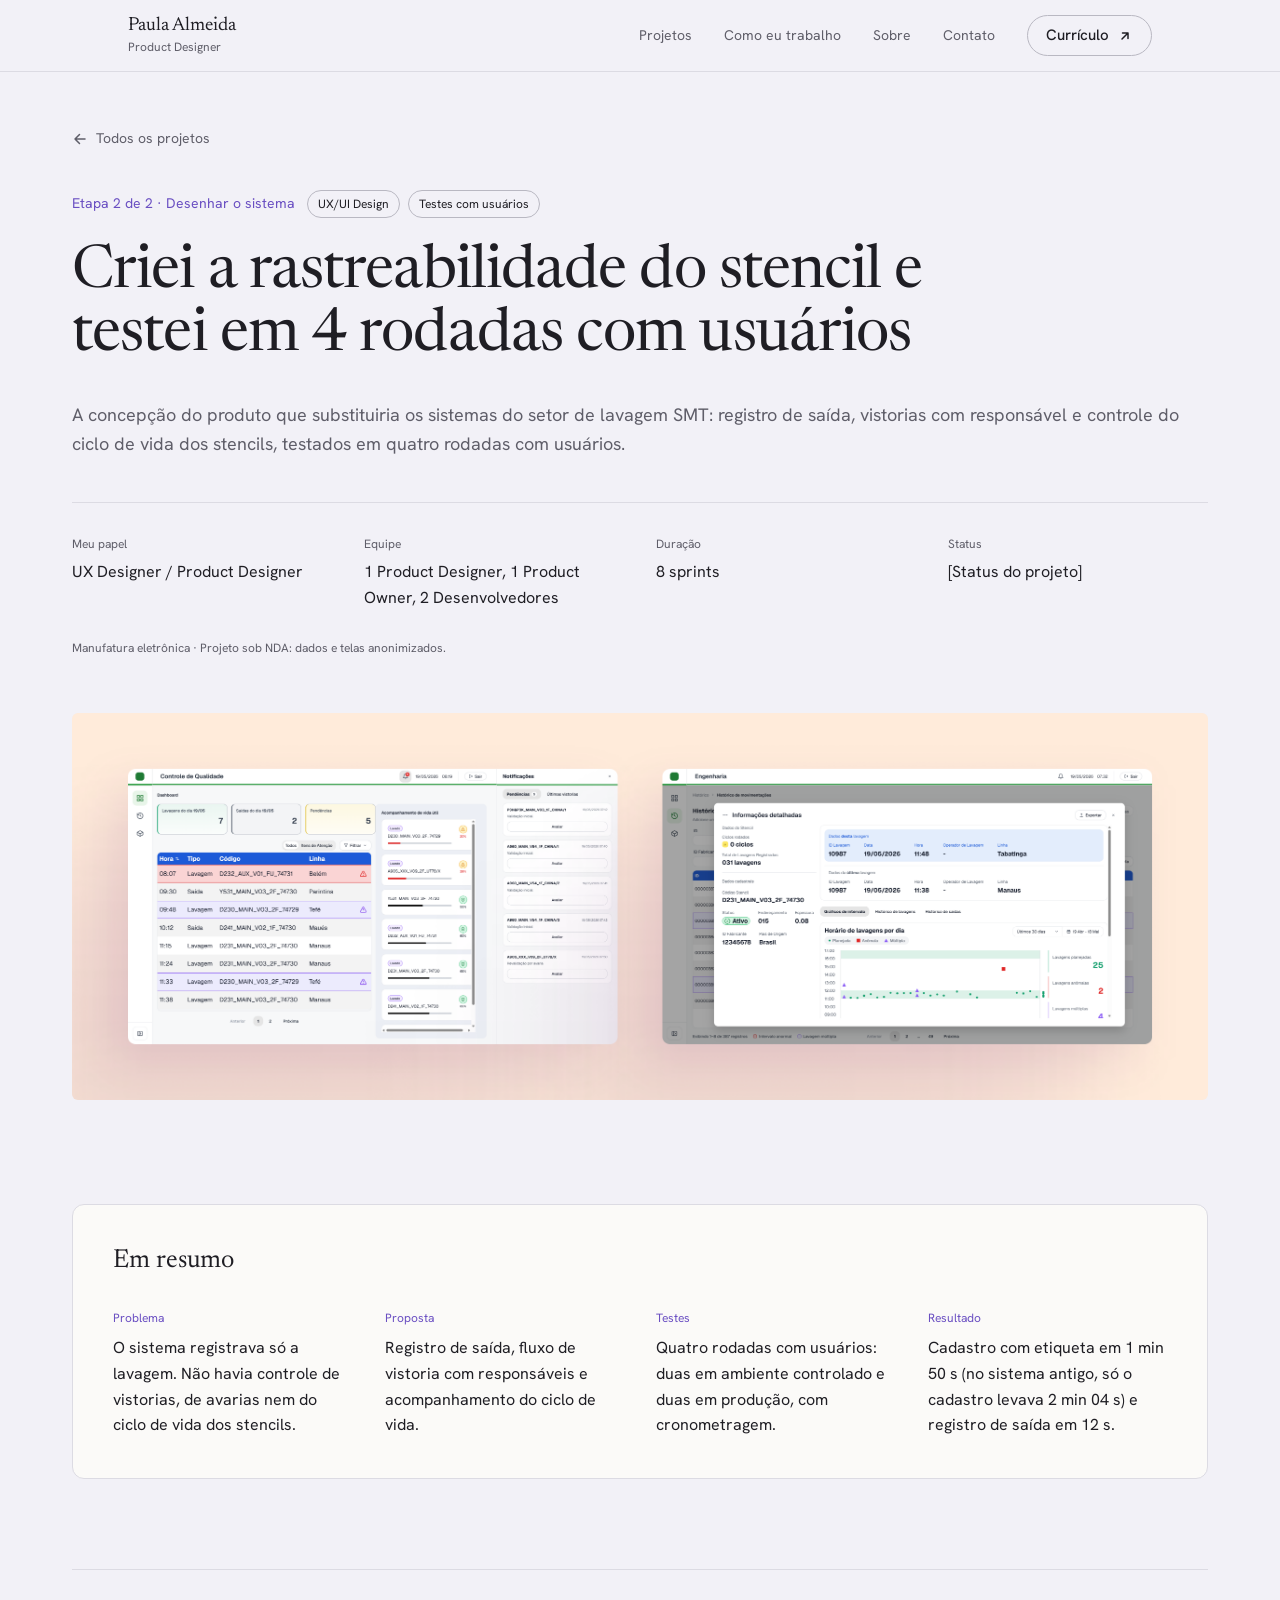
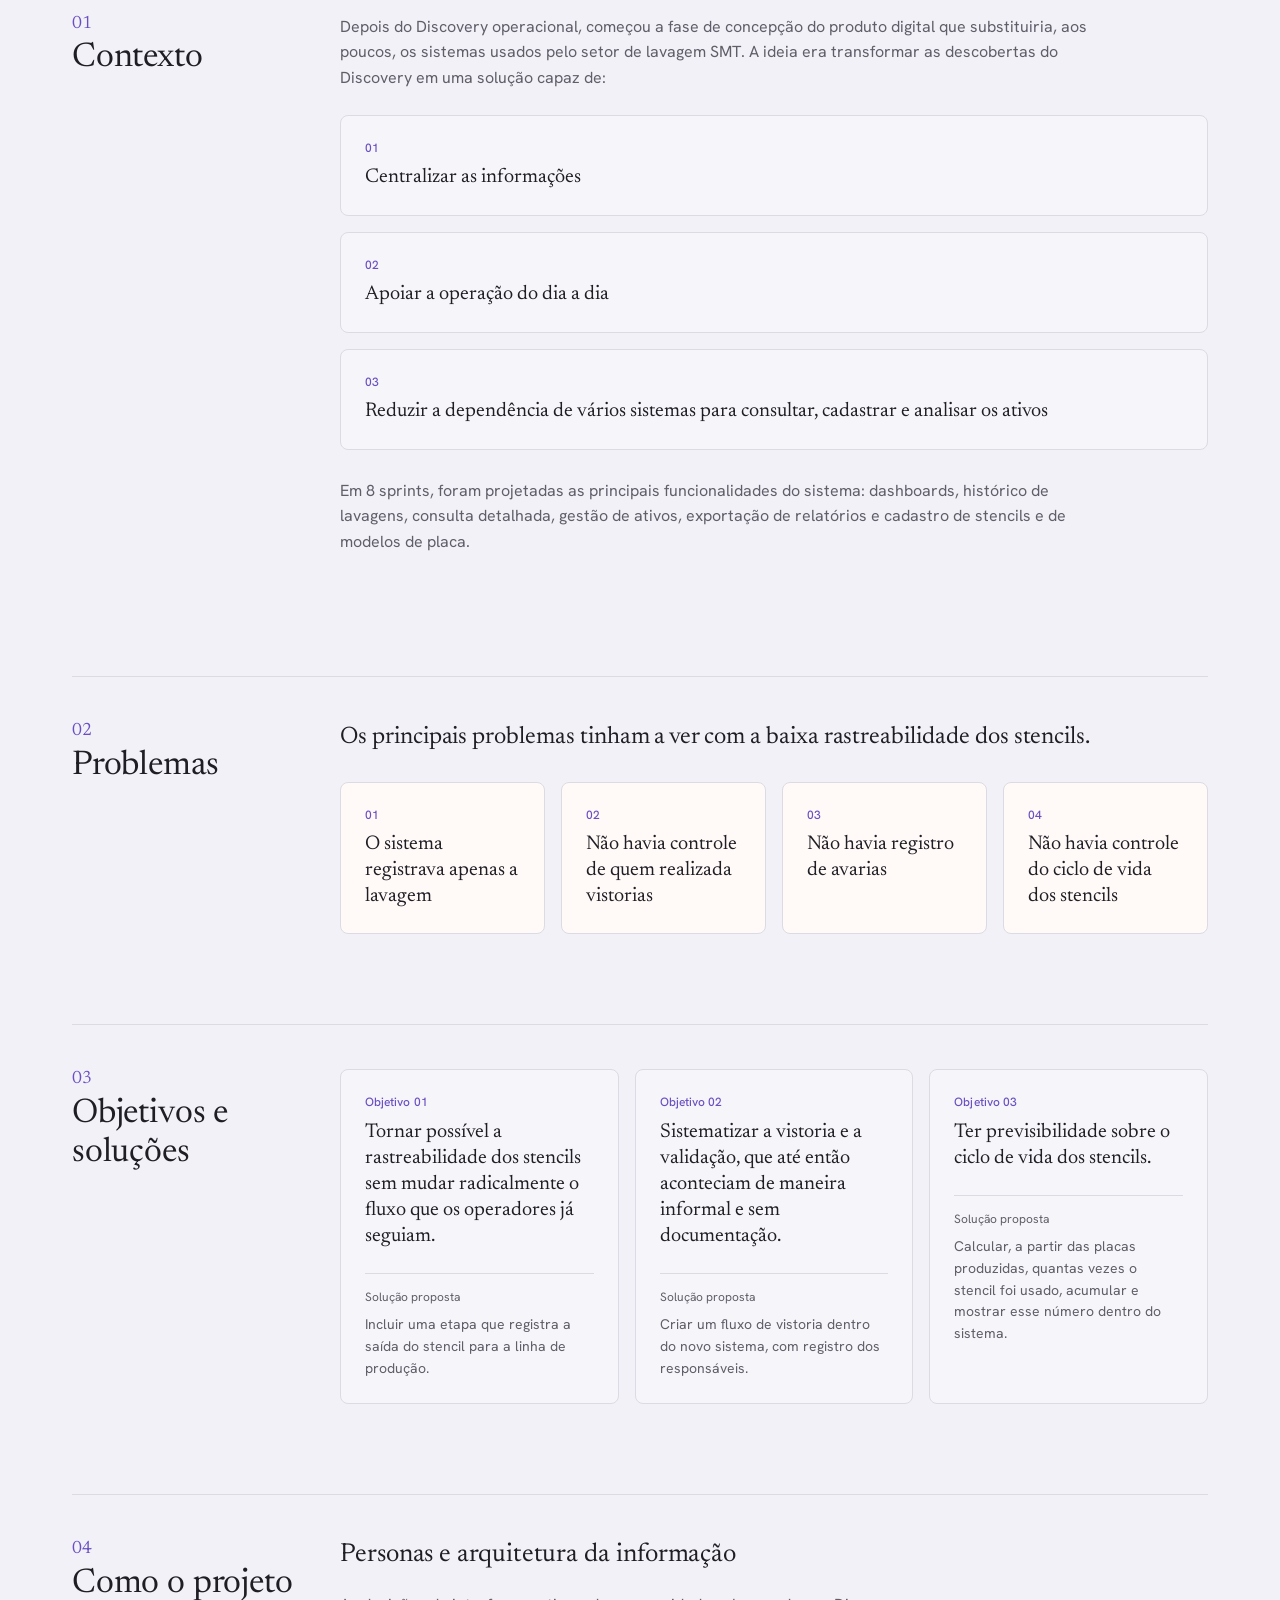
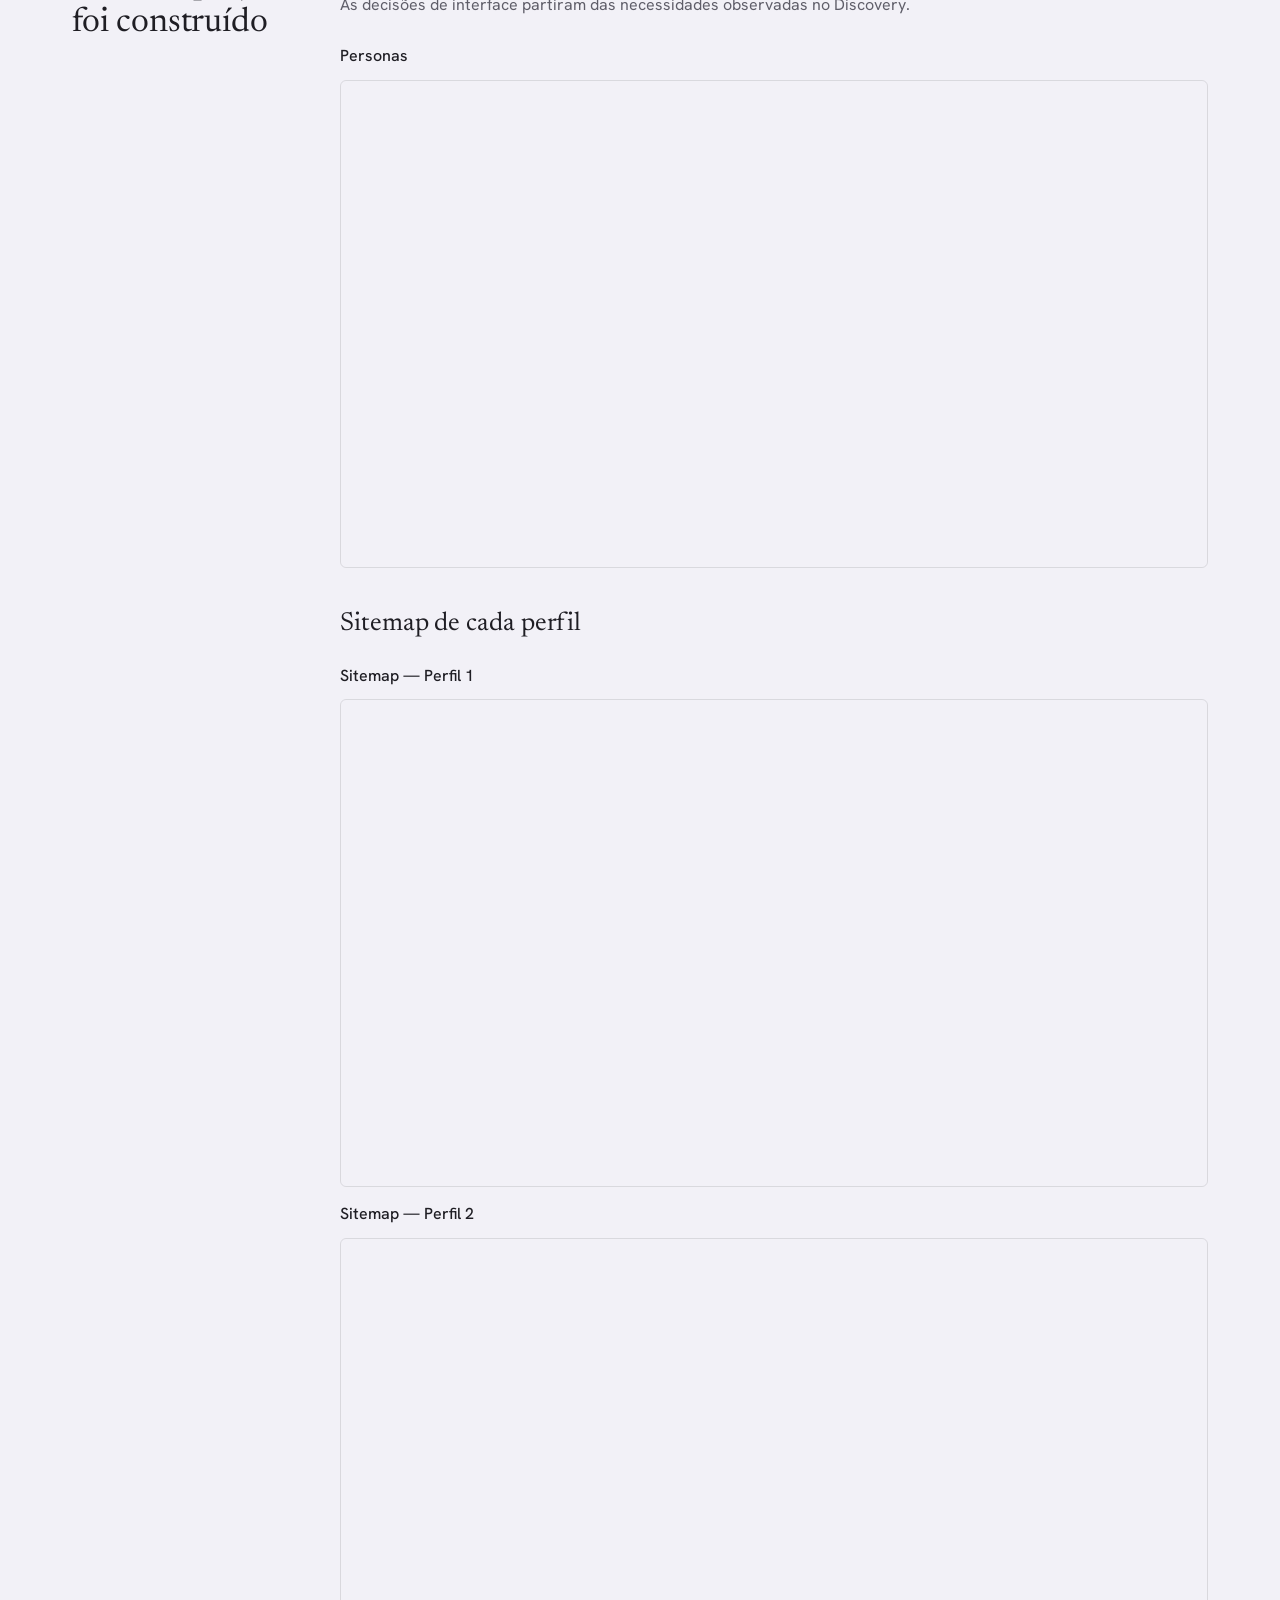
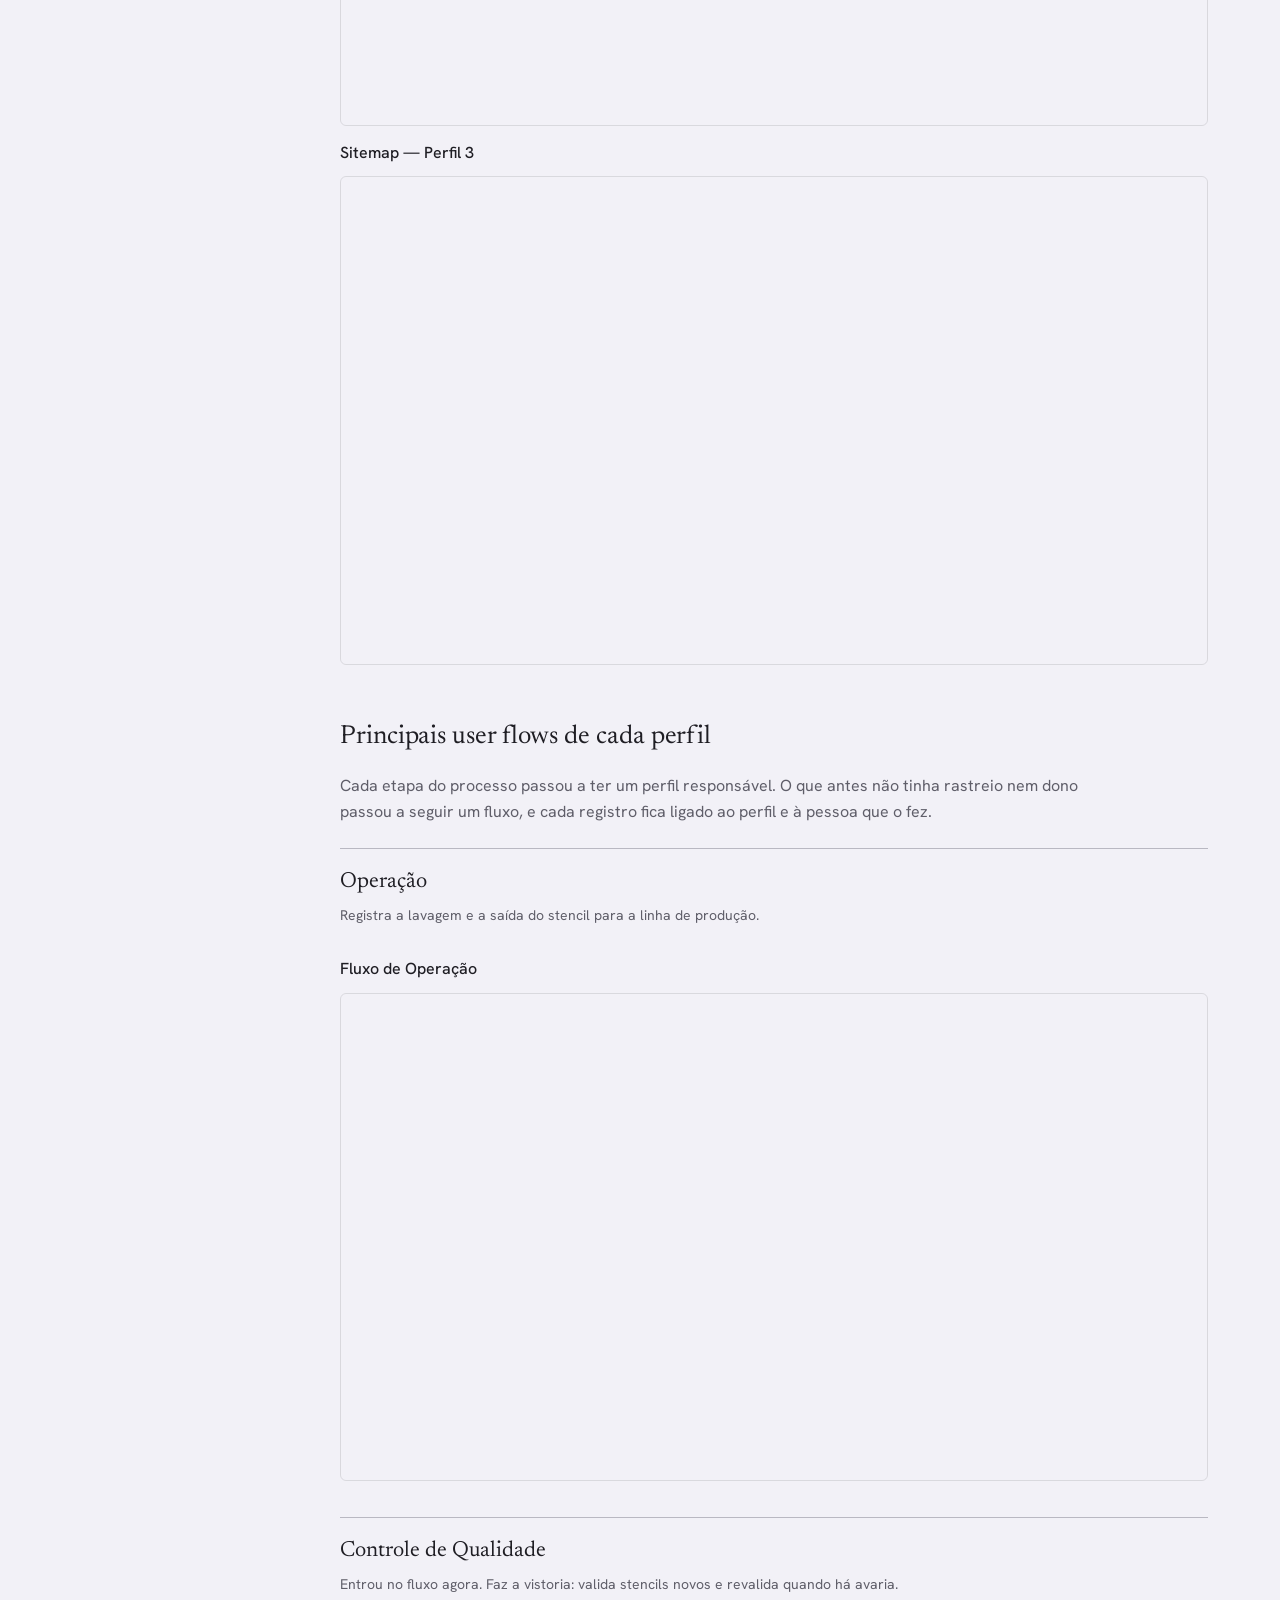
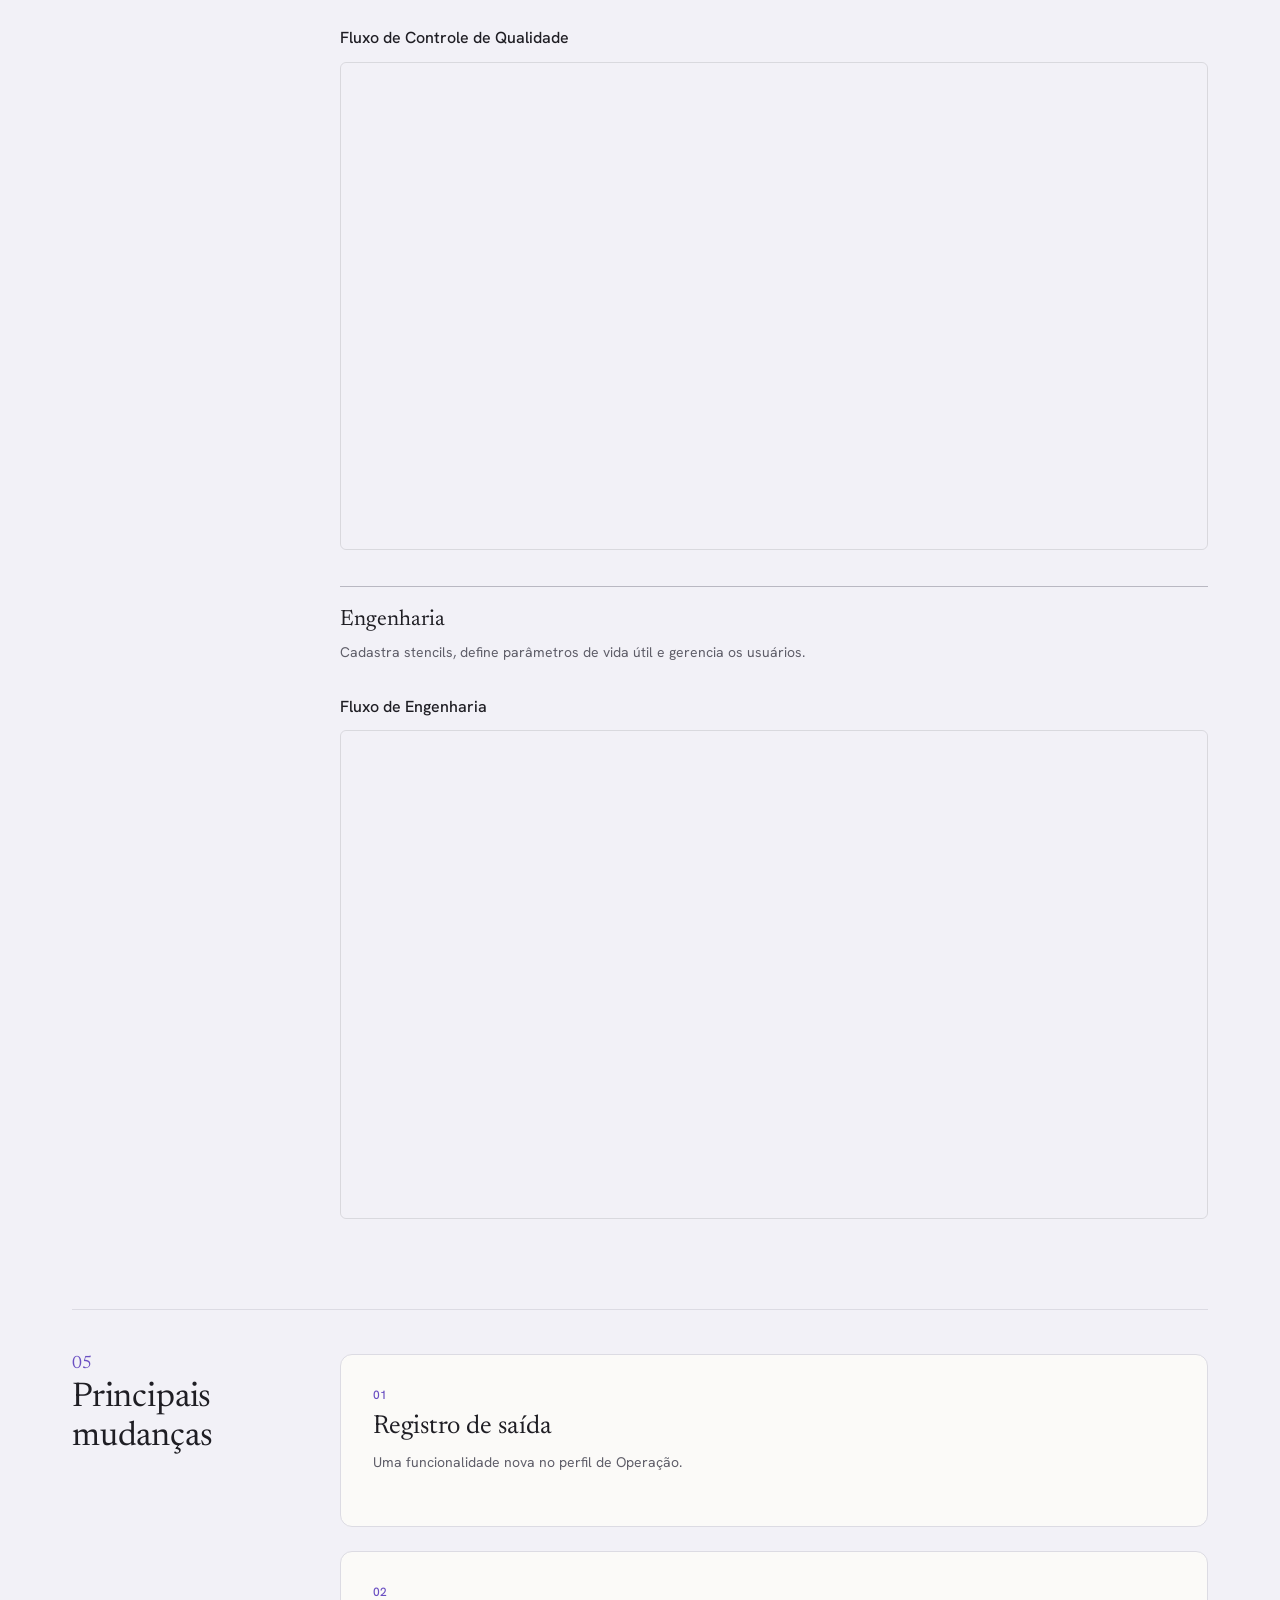
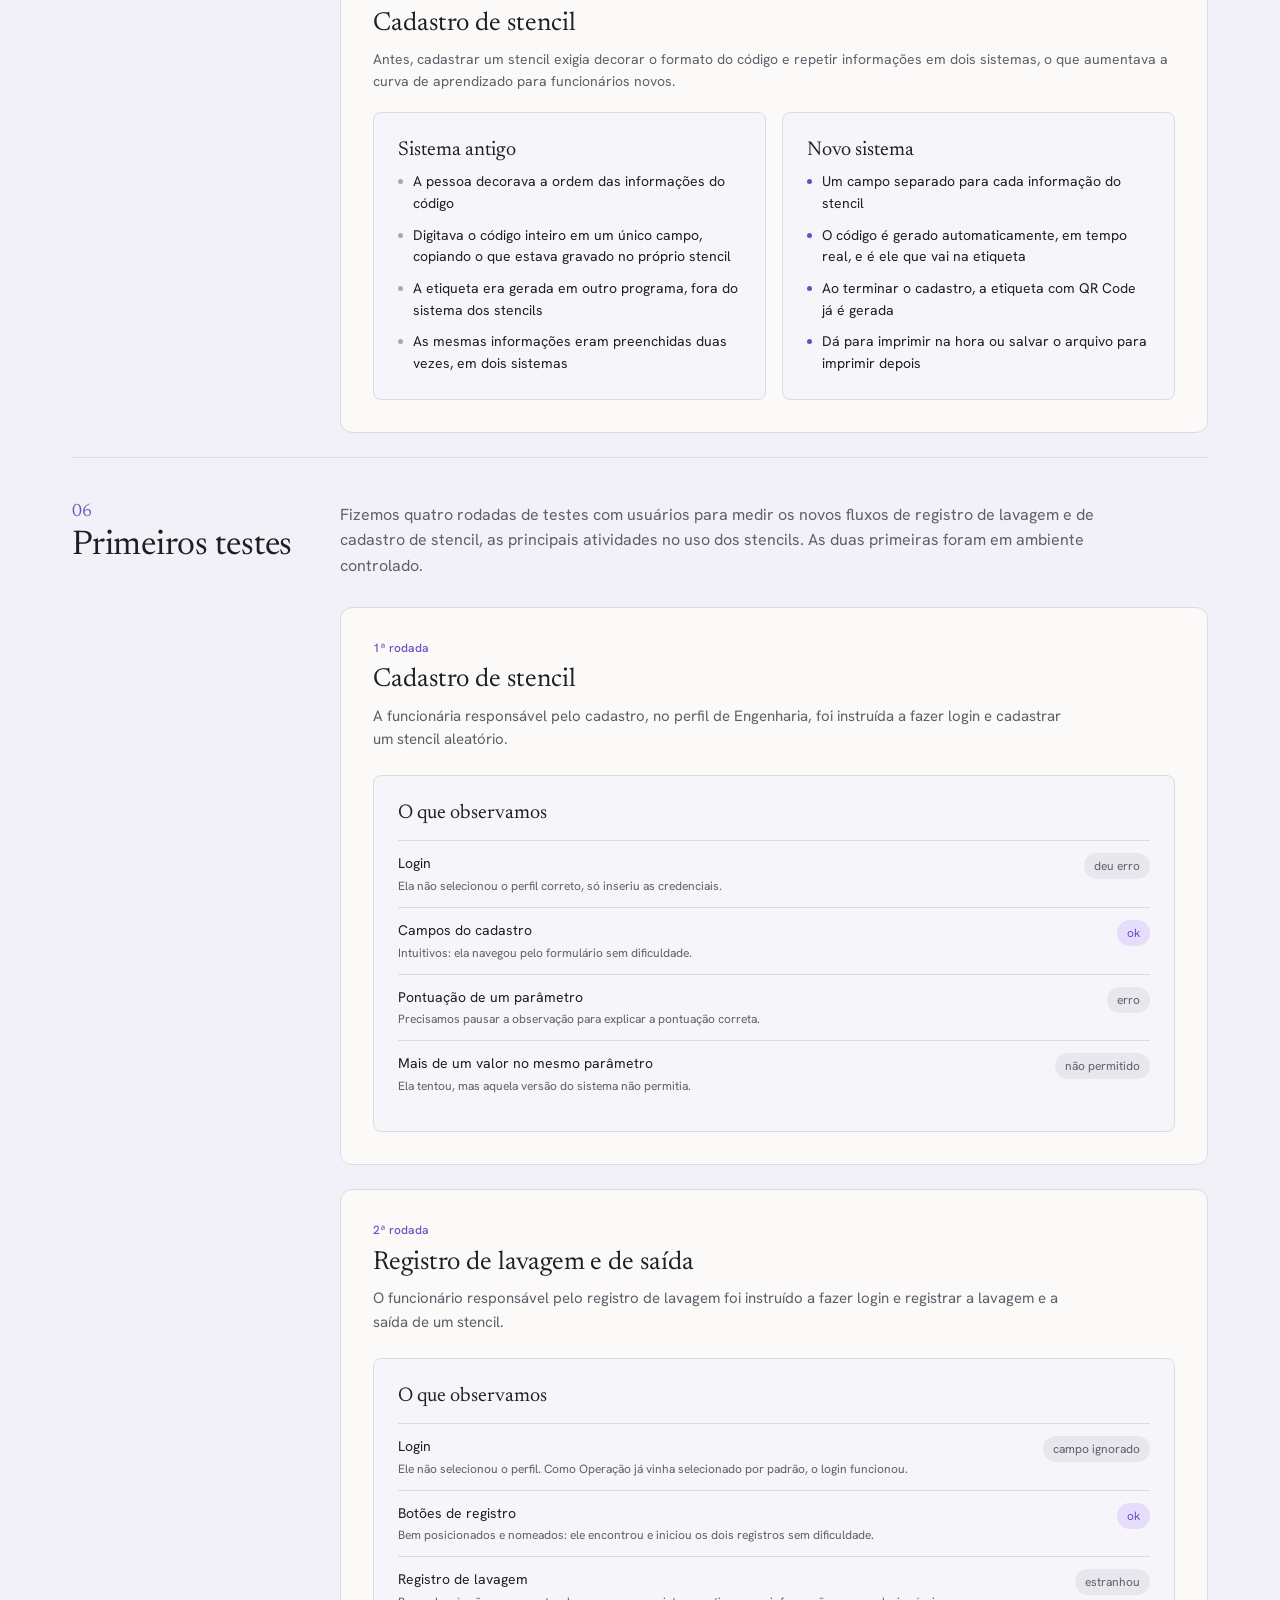
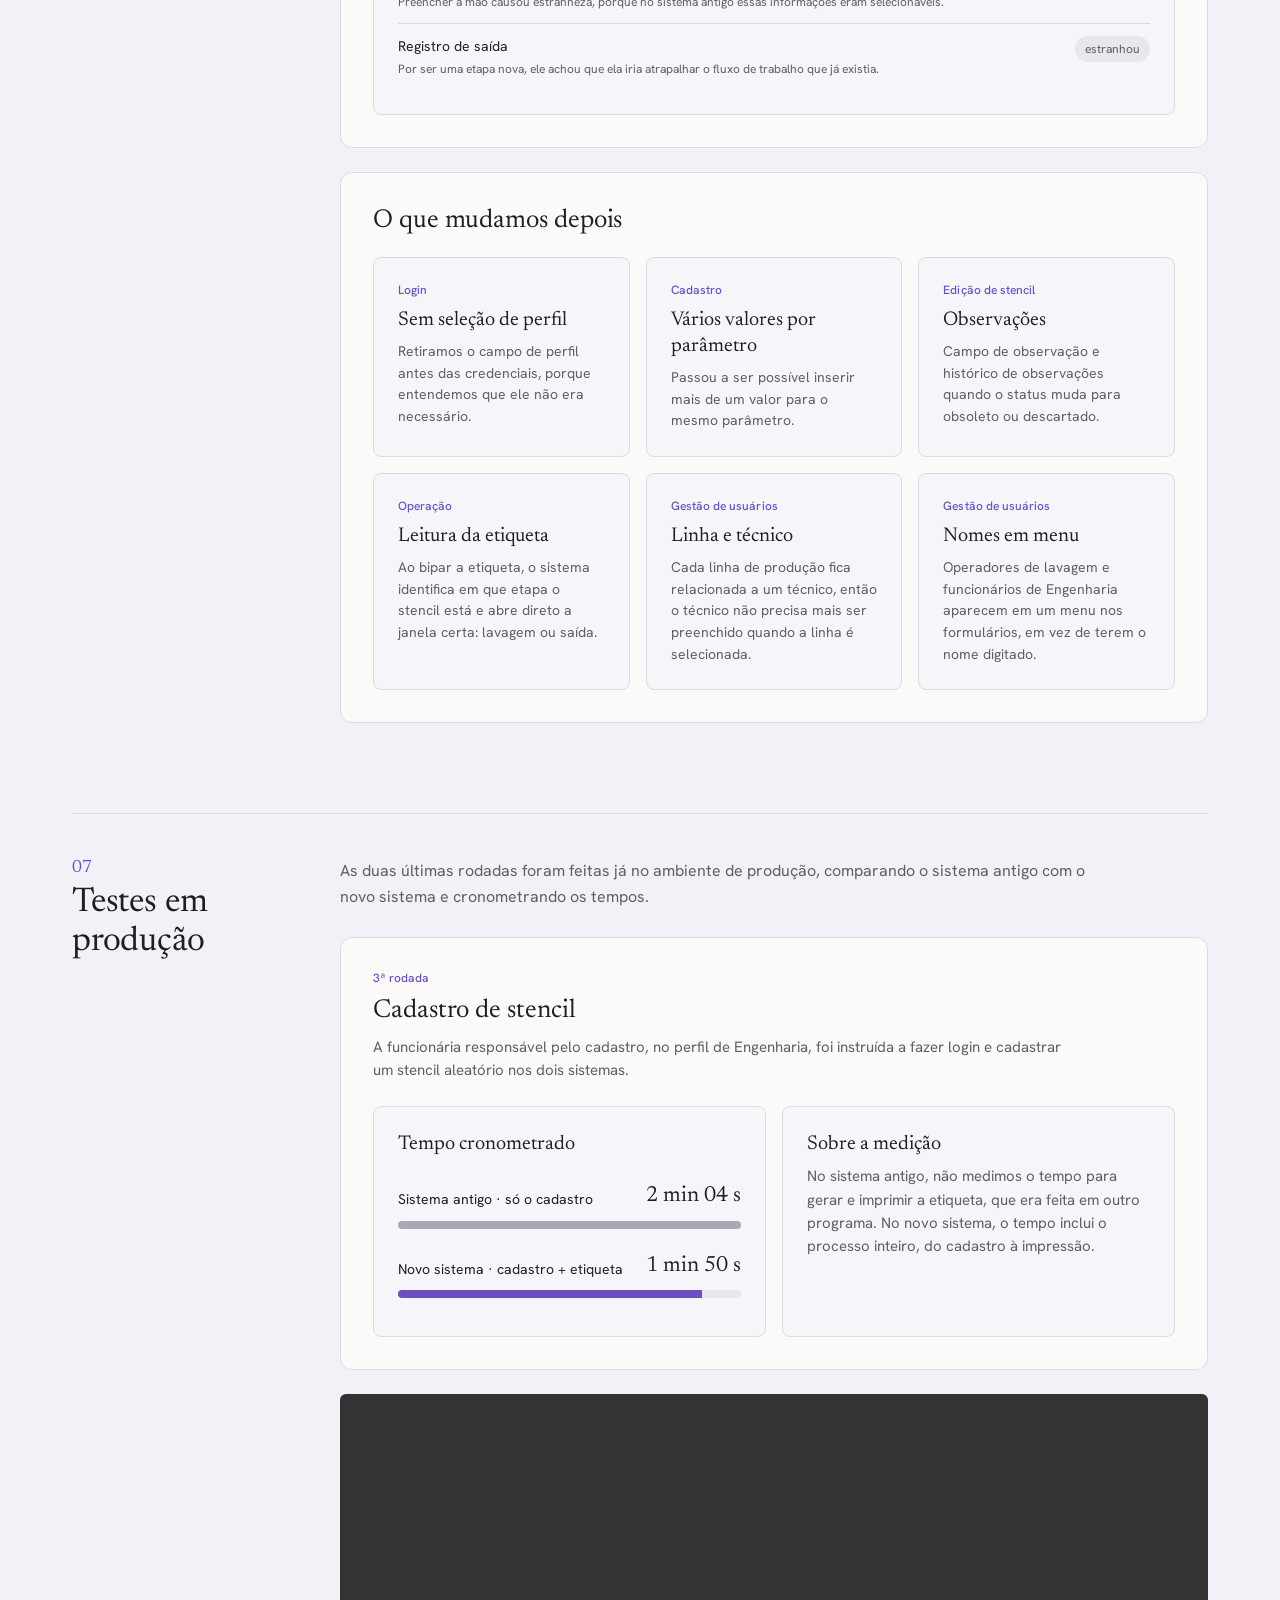
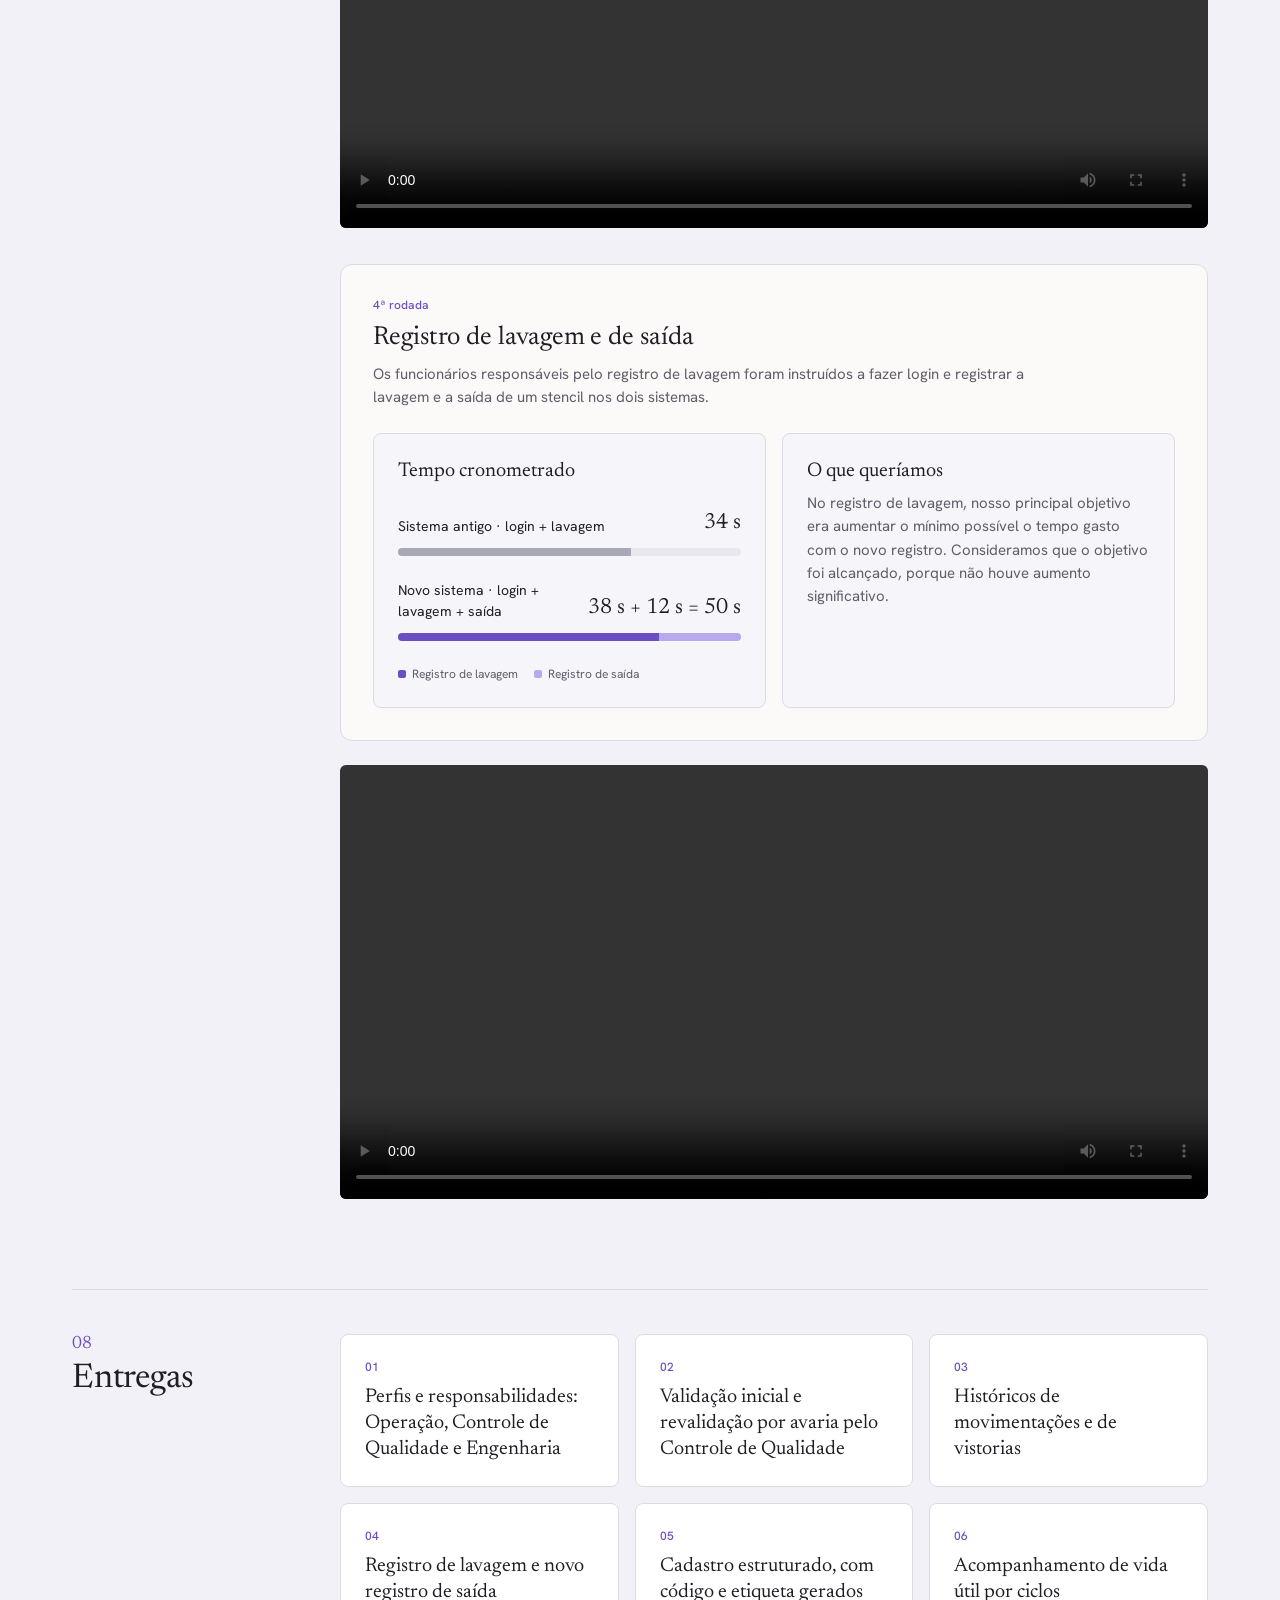
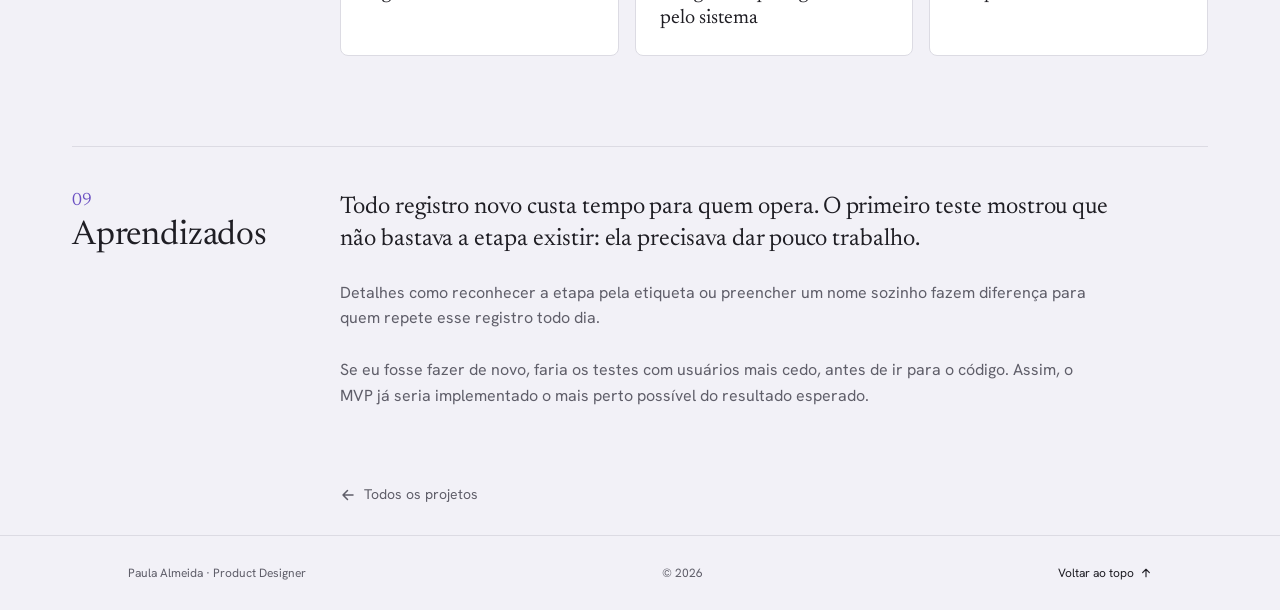
==== commit 7bd4da11: "Atualiza portfólio e case 2 Co-Authored-By: Claude Haiku 5.5 <noreply@anthropic.com>" ====
--- a/cases/case-2.html
+++ b/cases/case-2.html
@@ -9,7 +9,7 @@
   <link rel="preconnect" href="https://fonts.gstatic.com" crossorigin>
   <link href="https://fonts.googleapis.com/css2?family=Hanken+Grotesk:wght@400;500&family=Newsreader:ital,wght@0,400;1,400&display=swap" rel="stylesheet">
   <link rel="stylesheet" href="../css/styles.css">
-  <link rel="stylesheet" href="../css/cases.css">
+  <link rel="stylesheet" href="../css/case-2.css">
 </head>
 <body>
 
@@ -39,295 +39,611 @@
 
   <main id="topo">
 
-    <div class="case-wrap">
-
-      <section class="case-intro" aria-labelledby="case-title">
-        <a class="case-back" href="../index.html#projetos">
+    <div class="c2-wrap">
+
+      <!-- Introdução -->
+      <section class="c2-intro" aria-labelledby="case-title">
+        <a class="c2-back" href="../index.html#projetos">
           <img src="../assets/icons/link-back.svg" alt="" width="16" height="16" aria-hidden="true">
           Todos os projetos
         </a>
 
-        <div class="case-eyebrow-row">
-          <p class="case-eyebrow">Etapa 2 de 2 · Desenhar o sistema</p>
-          <div class="tags">
+        <div class="c2-gap-40"></div>
+
+        <div class="c2-eyebrow-row">
+          <p class="c2-eyebrow">Etapa 2 de 2 · Desenhar o sistema</p>
+          <div class="c2-tags">
             <span class="tag">UX/UI Design</span>
             <span class="tag">Testes com usuários</span>
           </div>
         </div>
 
-        <h1 class="case-title" id="case-title">Sistema de gestão para controle e rastreabilidade de lavagens de stencils</h1>
-
-        <p class="case-lead">Uma plataforma de rastreabilidade para substituir o sistema legado do cliente. Cada etapa do ciclo do stencil ganhou um responsável, e o fluxo mudou depois de testes com usuários.</p>
-
-        <div class="case-meta">
-          <div class="case-meta__item">
-            <p class="case-label">Meu papel</p>
-            <p class="case-value">UX Designer / Product Designer</p>
-          </div>
-          <div class="case-meta__item">
-            <p class="case-label">Equipe</p>
-            <p class="case-value">1 Product Designer, 1 Product Owner, 2 Desenvolvedores</p>
-          </div>
-          <div class="case-meta__item">
-            <p class="case-label">Duração</p>
-            <p class="case-value">[Duração atualizada]</p>
-          </div>
-          <div class="case-meta__item">
-            <p class="case-label">Status</p>
-            <p class="case-value">[Status do projeto]</p>
-          </div>
-        </div>
-
-        <p class="case-note-line">Manufatura eletrônica · Projeto sob NDA: dados e telas anonimizados.</p>
-
-        <div class="case-placeholder" style="--h-desk: 422px; --h-mob: 210px;" role="img" aria-label="Imagem principal: tela de registro ou Dashboard do novo sistema">[Imagem principal — tela de registro ou Dashboard do novo sistema]</div>
-        <p class="case-caption">Fig. 01 — [Legenda da imagem principal]</p>
-
-        <div class="case-summary">
-          <p class="case-summary__title">Em resumo</p>
-          <div class="case-summary__grid">
-            <div class="case-summary__item">
-              <p class="case-summary__label">Problema</p>
-              <p class="case-summary__text">No sistema legado, só a lavagem era registrada. O resto do ciclo do stencil não tinha rastreio nem dono.</p>
-            </div>
-            <div class="case-summary__item">
-              <p class="case-summary__label">Meu papel</p>
-              <p class="case-summary__text">Fluxos, regras de comportamento, protótipo e testes com usuários.</p>
-            </div>
-            <div class="case-summary__item">
-              <p class="case-summary__label">Decisão-chave</p>
-              <p class="case-summary__text">Os operadores resistiram ao novo registro de saída. Mudamos o fluxo: ao bipar a etiqueta, o sistema já sabe qual registro abrir.</p>
-            </div>
-            <div class="case-summary__item">
-              <p class="case-summary__label">Resultado</p>
-              <p class="case-summary__text">Uma etapa nova de rastreabilidade (o registro de saída leva 12 s) e um cadastro completo, com etiqueta, em 1 min 50 s. No sistema legado, só o cadastro levava 2 min 04 s.</p>
+        <div class="c2-gap-24"></div>
+
+        <h1 class="c2-title" id="case-title">Criei a rastreabilidade do stencil e testei em 4 rodadas com usuários</h1>
+
+        <div class="c2-gap-32"></div>
+
+        <p class="c2-lead">A concepção do produto que substituiria os sistemas do setor de lavagem SMT: registro de saída, vistorias com responsável e controle do ciclo de vida dos stencils, testados em quatro rodadas com usuários.</p>
+
+        <div class="c2-gap-44"></div>
+
+        <div class="c2-meta">
+          <div class="c2-meta__item">
+            <p class="c2-label">Meu papel</p>
+            <p class="c2-value">UX Designer / Product Designer</p>
+          </div>
+          <div class="c2-meta__item">
+            <p class="c2-label">Equipe</p>
+            <p class="c2-value">1 Product Designer, 1 Product Owner, 2 Desenvolvedores</p>
+          </div>
+          <div class="c2-meta__item">
+            <p class="c2-label">Duração</p>
+            <p class="c2-value">8 sprints</p>
+          </div>
+          <div class="c2-meta__item">
+            <p class="c2-label">Status</p>
+            <p class="c2-value">[Status do projeto]</p>
+          </div>
+        </div>
+
+        <div class="c2-gap-28"></div>
+
+        <p class="c2-caption">Manufatura eletrônica · Projeto sob NDA: dados e telas anonimizados.</p>
+
+        <div class="c2-gap-56"></div>
+
+        <img class="c2-hero-img" src="../assets/images/case-2/mockups-prototipo-final.png" width="4876" height="1662" alt="Dois mockups do protótipo final do sistema de gestão de stencils">
+
+        <div class="c2-gap-12"></div>
+        <div class="c2-gap-92"></div>
+
+        <div class="c2-summary">
+          <p class="c2-summary__title">Em resumo</p>
+          <div class="c2-summary__grid">
+            <div class="c2-summary__item">
+              <p class="c2-summary__label">Problema</p>
+              <p class="c2-summary__text">O sistema registrava só a lavagem. Não havia controle de vistorias, de avarias nem do ciclo de vida dos stencils.</p>
+            </div>
+            <div class="c2-summary__item">
+              <p class="c2-summary__label">Proposta</p>
+              <p class="c2-summary__text">Registro de saída, fluxo de vistoria com responsáveis e acompanhamento do ciclo de vida.</p>
+            </div>
+            <div class="c2-summary__item">
+              <p class="c2-summary__label">Testes</p>
+              <p class="c2-summary__text">Quatro rodadas com usuários: duas em ambiente controlado e duas em produção, com cronometragem.</p>
+            </div>
+            <div class="c2-summary__item">
+              <p class="c2-summary__label">Resultado</p>
+              <p class="c2-summary__text">Cadastro com etiqueta em 1 min 50 s (no sistema antigo, só o cadastro levava 2 min 04 s) e registro de saída em 12 s.</p>
             </div>
           </div>
         </div>
       </section>
 
       <!-- 01 Contexto -->
-      <section class="case-section" aria-labelledby="c2-contexto">
-        <div class="case-section__grid">
-          <div class="case-section__head">
-            <span class="case-section__num">01</span>
-            <h2 class="case-section__title" id="c2-contexto">Contexto</h2>
-          </div>
-          <div class="case-section__body">
-            <p class="case-text">Depois do Discovery, o projeto virou uma plataforma de rastreabilidade de stencils para substituir o sistema que o cliente já usava. Ele continuou, ganhou funcionalidades novas e passou por dois testes com usuários.</p>
-            <div class="case-gap-32"></div>
-            <p class="case-note">Neste case, “sistema legado” é o sistema que o cliente usava antes. “Novo sistema” é a plataforma desenvolvida neste projeto.</p>
-          </div>
-        </div>
-      </section>
-
-      <!-- 02 Problema -->
-      <section class="case-section" aria-labelledby="c2-problema">
-        <div class="case-section__grid">
-          <div class="case-section__head">
-            <span class="case-section__num">02</span>
-            <h2 class="case-section__title" id="c2-problema">Problema</h2>
-          </div>
-          <div class="case-section__body">
-            <p class="case-statement">O sistema legado registrava apenas a lavagem. O resto do ciclo do stencil não tinha rastreabilidade nem um responsável definido.</p>
-            <div class="case-gap-24"></div>
-            <p class="case-text">O cadastro também era dividido: um sistema para cadastrar o stencil, outro para imprimir a etiqueta, e um código que a pessoa precisava saber montar de cabeça.</p>
-          </div>
-        </div>
-      </section>
-
-      <!-- 03 Responsabilidades -->
-      <section class="case-section" aria-labelledby="c2-responsabilidades">
-        <div class="case-section__grid">
-          <div class="case-section__head">
-            <span class="case-section__num">03</span>
-            <h2 class="case-section__title" id="c2-responsabilidades">Responsabilidades</h2>
-          </div>
-          <div class="case-section__body">
-            <p class="case-statement">Cada etapa do processo passou a ter um perfil responsável.</p>
-            <div class="case-gap-28"></div>
-            <div class="case-cards">
-              <div class="case-card">
-                <h3 class="case-card__title">Operação</h3>
-                <p class="case-card__text">Registra a lavagem e a saída do stencil para a linha de produção.</p>
-              </div>
-              <div class="case-card">
-                <h3 class="case-card__title">Controle de Qualidade</h3>
-                <p class="case-card__text">Entrou no fluxo agora. Faz a vistoria: valida stencils novos e revalida quando há avaria.</p>
-              </div>
-              <div class="case-card">
-                <h3 class="case-card__title">Engenharia</h3>
-                <p class="case-card__text">Cadastra stencils, define parâmetros de vida útil e gerencia os usuários.</p>
-              </div>
-            </div>
-            <div class="case-gap-28"></div>
-            <p class="case-text">O que antes não tinha rastreio nem dono passou a seguir um fluxo, e cada registro fica ligado ao perfil e à pessoa que o fez.</p>
-            <div class="case-gap-28"></div>
-            <div class="case-placeholder" style="--h-desk: 470px; --h-mob: 188px;" role="img" aria-label="Fluxo do ciclo do stencil por perfil">[Fluxo do ciclo do stencil por perfil]</div>
-            <div class="case-gap-12"></div>
-            <p class="case-caption">Fig. 02 — Ciclo do stencil e perfil responsável por cada etapa</p>
-          </div>
-        </div>
-      </section>
-
-      <!-- 04 Teste com usuários -->
-      <section class="case-section" aria-labelledby="c2-teste">
-        <div class="case-section__grid">
-          <div class="case-section__head">
-            <span class="case-section__num">04</span>
-            <h2 class="case-section__title" id="c2-teste">Teste com usuários</h2>
-          </div>
-          <div class="case-section__body">
-            <h3 class="case-heading">O que ouvimos</h3>
-            <div class="case-gap-20"></div>
-            <blockquote class="case-quote">“Isso não vai tornar o nosso processo mais complexo? Hoje fazemos apenas um registro (o de lavagem).”</blockquote>
-            <div class="case-gap-10"></div>
-            <p class="case-attribution">— Operadores, no primeiro teste com usuários</p>
-            <div class="case-gap-28"></div>
-            <p class="case-text">A saída precisava ser registrada para a rastreabilidade funcionar. Mas, do jeito que propusemos, parecia mais trabalho para quem faz esse processo todo dia.</p>
-            <div class="case-gap-48"></div>
-            <h3 class="case-heading">O que mudou</h3>
-            <div class="case-gap-20"></div>
-            <p class="case-text">Mudamos as regras de comportamento do perfil de Operação e o fluxo de registro para a etapa extra dar o mínimo de trabalho:</p>
-            <div class="case-gap-20"></div>
-            <div class="case-grid-2">
-              <div class="case-numbered"><span class="case-numbered__num">1</span><p class="case-numbered__text">Ao bipar a etiqueta, o sistema identifica em que etapa o stencil está e abre direto a janela certa: lavagem ou saída.</p></div>
-              <div class="case-numbered"><span class="case-numbered__num">2</span><p class="case-numbered__text">Ao escolher a linha, o técnico responsável é preenchido automaticamente.</p></div>
-              <div class="case-numbered"><span class="case-numbered__num">3</span><p class="case-numbered__text">O operador é selecionado em uma lista com os nomes, sem digitação.</p></div>
-            </div>
-            <div class="case-gap-28"></div>
-            <div class="case-placeholder" style="--h-desk: 536px; --h-mob: 214px;" role="img" aria-label="Registro pela etiqueta: janela de lavagem e janela de saída">[Registro pela etiqueta: janela de lavagem e janela de saída]</div>
-            <div class="case-gap-12"></div>
-            <p class="case-caption">Fig. 03 — Registro iniciado pela leitura da etiqueta</p>
-          </div>
-        </div>
-      </section>
-
-      <!-- 05 Validação -->
-      <section class="case-section" aria-labelledby="c2-validacao">
-        <div class="case-section__grid">
-          <div class="case-section__head">
-            <span class="case-section__num">05</span>
-            <h2 class="case-section__title" id="c2-validacao">Validação</h2>
-          </div>
-          <div class="case-section__body">
-            <p class="case-text">No segundo teste, cronometramos o registro no sistema legado do cliente e no novo sistema.</p>
-            <div class="case-gap-24"></div>
-            <div class="case-metrics">
-              <div class="case-metric">
-                <div class="case-metric__group">
-                  <p class="case-summary__label">Sistema legado</p>
-                  <div class="case-metric__row"><span class="case-metric__row-label">Registro de lavagem</span><span class="case-metric__value">34 s</span></div>
-                </div>
-                <div class="case-metric__total"><span class="case-metric__total-label">Total</span><span class="case-metric__total-value">34 s</span></div>
-              </div>
-              <div class="case-metric">
-                <div class="case-metric__group">
-                  <p class="case-summary__label">Novo sistema</p>
-                  <div class="case-metric__row"><span class="case-metric__row-label">Registro de lavagem</span><span class="case-metric__value">38 s</span></div>
-                  <div class="case-metric__row"><span class="case-metric__row-label">Registro de saída</span><span class="case-metric__value">12 s</span></div>
-                </div>
-                <div class="case-metric__total"><span class="case-metric__total-label">Total</span><span class="case-metric__total-value">50 s</span></div>
-              </div>
-            </div>
-            <div class="case-gap-28"></div>
-            <p class="case-text">O novo sistema não ficou mais rápido, e nem teria como: agora são dois registros em vez de um. A lavagem ficou 4 segundos mais lenta, e a saída, que antes não era registrada, leva 12 segundos.</p>
-            <div class="case-gap-32"></div>
-            <p class="case-note">No sistema legado, o tempo foi contado do login até o clique em “Registrar”.</p>
-          </div>
-        </div>
-      </section>
-
-      <!-- 06 Cadastro -->
-      <section class="case-section" aria-labelledby="c2-cadastro">
-        <div class="case-section__grid">
-          <div class="case-section__head">
-            <span class="case-section__num">06</span>
-            <h2 class="case-section__title" id="c2-cadastro">Cadastro</h2>
-          </div>
-          <div class="case-section__body">
-            <div class="case-cards">
-              <div class="case-card">
-                <h3 class="case-card__title">Sistema legado</h3>
-                <p class="case-card__text">Dois sistemas: um para cadastrar o stencil e outro para imprimir a etiqueta. O código completo era digitado à mão, em um único campo.</p>
-              </div>
-              <div class="case-card">
-                <h3 class="case-card__title">Novo sistema</h3>
-                <p class="case-card__text">Um formulário com as características do stencil em campos separados. O sistema monta o código e gera a etiqueta com QR Code ao confirmar o cadastro.</p>
-              </div>
-            </div>
-            <div class="case-gap-28"></div>
-            <p class="case-text">Entendi como o código era montado e como os operadores faziam isso na prática, e transformei cada parte dele em um campo. A pessoa preenche o que sabe sobre o stencil, vê uma prévia do código e o sistema cuida do formato. Fica menos coisa para decorar e menos chance de errar.</p>
-            <div class="case-gap-20"></div>
-            <p class="case-text">Também cronometramos o cadastro nos dois sistemas.</p>
-            <div class="case-gap-24"></div>
-            <div class="case-metrics">
-              <div class="case-metric">
-                <div class="case-metric__group">
-                  <p class="case-summary__label">Sistema legado</p>
-                  <div class="case-metric__row"><span class="case-metric__row-label">Cadastro</span><span class="case-metric__value">2 min 04 s</span></div>
-                  <div class="case-metric__row"><span class="case-metric__row-label">Impressão da etiqueta</span><span class="case-metric__value">não medida</span></div>
-                </div>
-                <div class="case-metric__total"><span class="case-metric__total-label">Só o cadastro</span><span class="case-metric__total-value">2 min 04 s</span></div>
-              </div>
-              <div class="case-metric">
-                <div class="case-metric__group">
-                  <p class="case-summary__label">Novo sistema</p>
-                  <div class="case-metric__row"><span class="case-metric__row-label">Cadastro + impressão da etiqueta</span><span class="case-metric__value">1 min 50 s</span></div>
-                </div>
-                <div class="case-metric__total"><span class="case-metric__total-label">Processo inteiro</span><span class="case-metric__total-value">1 min 50 s</span></div>
-              </div>
-            </div>
-            <div class="case-gap-28"></div>
-            <p class="case-text">No novo sistema, o processo inteiro, do cadastro à impressão da etiqueta, levou menos tempo do que só o cadastro no sistema legado. Lá, a etiqueta era impressa em outro sistema e esse tempo não entrou na medição.</p>
-            <div class="case-gap-28"></div>
-            <div class="case-placeholder" style="--h-desk: 536px; --h-mob: 214px;" role="img" aria-label="Formulário de cadastro com prévia do código e etiqueta gerada">[Formulário de cadastro com prévia do código e etiqueta gerada]</div>
-            <div class="case-gap-12"></div>
-            <p class="case-caption">Fig. 04 — Cadastro estruturado e etiqueta gerada automaticamente</p>
-          </div>
-        </div>
-      </section>
-
-      <!-- 07 Resultados -->
-      <section class="case-section" aria-labelledby="c2-resultados">
-        <div class="case-section__grid">
-          <div class="case-section__head">
-            <span class="case-section__num">07</span>
-            <h2 class="case-section__title" id="c2-resultados">Resultados</h2>
-          </div>
-          <div class="case-section__body">
-            <p class="case-text">O ciclo do stencil passou a ter um responsável por etapa e um registro novo, o de saída. Os únicos números que temos são as duas cronometragens acima.</p>
-            <div class="case-gap-40"></div>
-            <h3 class="case-heading">Principais entregas</h3>
-            <div class="case-gap-16"></div>
-            <div class="case-deliveries">
-              <p class="case-delivery">Perfis e responsabilidades: Operação, Controle de Qualidade e Engenharia</p>
-              <p class="case-delivery">Registro de lavagem e novo registro de saída</p>
-              <p class="case-delivery">Validação inicial e revalidação por avaria pelo Controle de Qualidade</p>
-              <p class="case-delivery">Cadastro estruturado com código e etiqueta gerados pelo sistema</p>
-              <p class="case-delivery">Históricos de movimentações e de vistorias</p>
-              <p class="case-delivery">Acompanhamento de vida útil por ciclos</p>
-              <p class="case-delivery">Dois testes com usuários</p>
-            </div>
-          </div>
-        </div>
-      </section>
-
-      <!-- 08 Aprendizados -->
-      <section class="case-section case-section--final" aria-labelledby="c2-aprendizados">
-        <div class="case-section__grid">
-          <div class="case-section__head">
-            <span class="case-section__num">08</span>
-            <h2 class="case-section__title" id="c2-aprendizados">Aprendizados</h2>
-          </div>
-          <div class="case-section__body">
-            <p class="case-text">Todo registro novo custa tempo para quem opera. O primeiro teste mostrou que não bastava a etapa existir: ela precisava dar pouco trabalho.</p>
-            <div class="case-gap-20"></div>
-            <p class="case-text">Detalhes como reconhecer a etapa pela etiqueta ou preencher um nome sozinho fazem diferença para quem repete esse registro todo dia.</p>
-            <div class="case-gap-32"></div>
-            <p class="case-note">Métodos: user flows, regras de comportamento, prototipação, testes com usuários · Ferramentas: Figma, FigJam, shadcn/ui (Obra Kit), Notion</p>
-            <div class="case-end">
-              <a class="case-back" href="../index.html#projetos">
+      <section class="c2-section" aria-labelledby="c2-contexto">
+        <div class="c2-section__grid">
+          <div class="c2-section__head">
+            <span class="c2-section__num">01</span>
+            <h2 class="c2-section__title" id="c2-contexto">Contexto</h2>
+          </div>
+          <div class="c2-section__body">
+            <p class="c2-text c2-text--wide">Depois do Discovery operacional, começou a fase de concepção do produto digital que substituiria, aos poucos, os sistemas usados pelo setor de lavagem SMT. A ideia era transformar as descobertas do Discovery em uma solução capaz de:</p>
+            <div class="c2-gap-24"></div>
+            <div class="c2-list-cards">
+              <div class="c2-card">
+                <p class="c2-card__label">01</p>
+                <p class="c2-card__title">Centralizar as informações</p>
+              </div>
+              <div class="c2-card">
+                <p class="c2-card__label">02</p>
+                <p class="c2-card__title">Apoiar a operação do dia a dia</p>
+              </div>
+              <div class="c2-card">
+                <p class="c2-card__label">03</p>
+                <p class="c2-card__title">Reduzir a dependência de vários sistemas para consultar, cadastrar e analisar os ativos</p>
+              </div>
+            </div>
+            <div class="c2-gap-28"></div>
+            <p class="c2-text c2-text--wide">Em 8 sprints, foram projetadas as principais funcionalidades do sistema: dashboards, histórico de lavagens, consulta detalhada, gestão de ativos, exportação de relatórios e cadastro de stencils e de modelos de placa.</p>
+            <div class="c2-gap-32"></div>
+          </div>
+        </div>
+      </section>
+
+      <!-- 02 Problemas -->
+      <section class="c2-section" aria-labelledby="c2-problemas">
+        <div class="c2-section__grid">
+          <div class="c2-section__head">
+            <span class="c2-section__num">02</span>
+            <h2 class="c2-section__title" id="c2-problemas">Problemas</h2>
+          </div>
+          <div class="c2-section__body">
+            <p class="c2-statement">Os principais problemas tinham a ver com a baixa rastreabilidade dos stencils.</p>
+            <div class="c2-gap-28"></div>
+            <div class="c2-row-4">
+              <div class="c2-card c2-card--warm">
+                <p class="c2-card__label">01</p>
+                <p class="c2-card__title">O sistema registrava apenas a lavagem</p>
+              </div>
+              <div class="c2-card c2-card--warm">
+                <p class="c2-card__label">02</p>
+                <p class="c2-card__title">Não havia controle de quem realizada vistorias</p>
+              </div>
+              <div class="c2-card c2-card--warm">
+                <p class="c2-card__label">03</p>
+                <p class="c2-card__title">Não havia registro de avarias</p>
+              </div>
+              <div class="c2-card c2-card--warm">
+                <p class="c2-card__label">04</p>
+                <p class="c2-card__title">Não havia controle do ciclo de vida dos stencils</p>
+              </div>
+            </div>
+          </div>
+        </div>
+      </section>
+
+      <!-- 03 Objetivos e soluções -->
+      <section class="c2-section" aria-labelledby="c2-objetivos">
+        <div class="c2-section__grid">
+          <div class="c2-section__head">
+            <span class="c2-section__num">03</span>
+            <h2 class="c2-section__title" id="c2-objetivos">Objetivos e soluções</h2>
+          </div>
+          <div class="c2-section__body">
+            <div class="c2-row-3">
+              <div class="c2-objective">
+                <p class="c2-card__label">Objetivo 01</p>
+                <p class="c2-card__title c2-objective__text--tall">Tornar possível a rastreabilidade dos stencils sem mudar radicalmente o fluxo que os operadores já seguiam.</p>
+                <div class="c2-solution">
+                  <p class="c2-solution__label">Solução proposta</p>
+                  <p class="c2-solution__text">Incluir uma etapa que registra a saída do stencil para a linha de produção.</p>
+                </div>
+              </div>
+              <div class="c2-objective">
+                <p class="c2-card__label">Objetivo 02</p>
+                <p class="c2-card__title c2-objective__text--tall">Sistematizar a vistoria e a validação, que até então aconteciam de maneira informal e sem documentação.</p>
+                <div class="c2-solution">
+                  <p class="c2-solution__label">Solução proposta</p>
+                  <p class="c2-solution__text">Criar um fluxo de vistoria dentro do novo sistema, com registro dos responsáveis.</p>
+                </div>
+              </div>
+              <div class="c2-objective">
+                <p class="c2-card__label">Objetivo 03</p>
+                <p class="c2-card__title">Ter previsibilidade sobre o ciclo de vida dos stencils.</p>
+                <div class="c2-solution">
+                  <p class="c2-solution__label">Solução proposta</p>
+                  <p class="c2-solution__text">Calcular, a partir das placas produzidas, quantas vezes o stencil foi usado, acumular e mostrar esse número dentro do sistema.</p>
+                </div>
+              </div>
+            </div>
+          </div>
+        </div>
+      </section>
+
+      <!-- 04 Como o projeto foi construído -->
+      <section class="c2-section" aria-labelledby="c2-construcao">
+        <div class="c2-section__grid">
+          <div class="c2-section__head">
+            <span class="c2-section__num">04</span>
+            <h2 class="c2-section__title" id="c2-construcao">Como o projeto foi construído</h2>
+          </div>
+          <div class="c2-section__body">
+            <p class="c2-heading">Personas e arquitetura da informação</p>
+            <div class="c2-gap-20"></div>
+            <p class="c2-text c2-text--wide">As decisões de interface partiram das necessidades observadas no Discovery.</p>
+            <div class="c2-gap-28"></div>
+            <p class="c2-embed__title">Personas</p>
+            <iframe class="c2-embed" style="border: 1px solid rgba(0, 0, 0, 0.1);" width="800" height="450" src="https://embed.figma.com/board/pyIdw0ciKdFrDu6HRNGVVp/Fluxos-do-Stencil?node-id=64-3006&embed-host=share" allowfullscreen title="Personas — Fluxos do Stencil no Figma" loading="lazy"></iframe>
+            <div class="c2-gap-12"></div>
+            <div class="c2-gap-28"></div>
+
+            <p class="c2-heading">Sitemap de cada perfil</p>
+            <div class="c2-gap-24"></div>
+            <div class="c2-stack">
+              <div>
+                <p class="c2-embed__title">Sitemap — Perfil 1</p>
+                <iframe class="c2-embed" style="border: 1px solid rgba(0, 0, 0, 0.1);" width="800" height="450" src="https://embed.figma.com/board/pyIdw0ciKdFrDu6HRNGVVp/Fluxos-do-Stencil?node-id=318-1805&embed-host=share" allowfullscreen title="Sitemap — Perfil 1 no Figma" loading="lazy"></iframe>
+              </div>
+              <div>
+                <p class="c2-embed__title">Sitemap — Perfil 2</p>
+                <iframe class="c2-embed" style="border: 1px solid rgba(0, 0, 0, 0.1);" width="800" height="450" src="https://embed.figma.com/board/pyIdw0ciKdFrDu6HRNGVVp/Fluxos-do-Stencil?node-id=319-2384&embed-host=share" allowfullscreen title="Sitemap — Perfil 2 no Figma" loading="lazy"></iframe>
+              </div>
+              <div>
+                <p class="c2-embed__title">Sitemap — Perfil 3</p>
+                <iframe class="c2-embed" style="border: 1px solid rgba(0, 0, 0, 0.1);" width="800" height="450" src="https://embed.figma.com/board/pyIdw0ciKdFrDu6HRNGVVp/Fluxos-do-Stencil?node-id=319-2977&embed-host=share" allowfullscreen title="Sitemap — Perfil 3 no Figma" loading="lazy"></iframe>
+              </div>
+            </div>
+
+            <div class="c2-gap-56"></div>
+
+            <p class="c2-heading">Principais user flows de cada perfil</p>
+            <div class="c2-gap-20"></div>
+            <p class="c2-text c2-text--wide">Cada etapa do processo passou a ter um perfil responsável. O que antes não tinha rastreio nem dono passou a seguir um fluxo, e cada registro fica ligado ao perfil e à pessoa que o fez.</p>
+            <div class="c2-gap-24"></div>
+
+            <div class="c2-flows">
+              <div class="c2-flow">
+                <div class="c2-flow__head">
+                  <p class="c2-flow__title">Operação</p>
+                  <p class="c2-flow__text">Registra a lavagem e a saída do stencil para a linha de produção.</p>
+                </div>
+                <div>
+                  <p class="c2-embed__title">Fluxo de Operação</p>
+                  <iframe class="c2-embed" style="border: 1px solid rgba(0, 0, 0, 0.1);" width="800" height="450" src="https://embed.figma.com/board/pyIdw0ciKdFrDu6HRNGVVp/Fluxos-do-Stencil?node-id=317-1336&embed-host=share" allowfullscreen title="Fluxo de Operação no Figma" loading="lazy"></iframe>
+                </div>
+              </div>
+              <div class="c2-flow">
+                <div class="c2-flow__head">
+                  <p class="c2-flow__title">Controle de Qualidade</p>
+                  <p class="c2-flow__text">Entrou no fluxo agora. Faz a vistoria: valida stencils novos e revalida quando há avaria.</p>
+                </div>
+                <div>
+                  <p class="c2-embed__title">Fluxo de Controle de Qualidade</p>
+                  <iframe class="c2-embed" style="border: 1px solid rgba(0, 0, 0, 0.1);" width="800" height="450" src="https://embed.figma.com/board/pyIdw0ciKdFrDu6HRNGVVp/Fluxos-do-Stencil?node-id=317-1596&embed-host=share" allowfullscreen title="Fluxo de Controle de Qualidade no Figma" loading="lazy"></iframe>
+                </div>
+              </div>
+              <div class="c2-flow">
+                <div class="c2-flow__head">
+                  <p class="c2-flow__title">Engenharia</p>
+                  <p class="c2-flow__text">Cadastra stencils, define parâmetros de vida útil e gerencia os usuários.</p>
+                </div>
+                <div>
+                  <p class="c2-embed__title">Fluxo de Engenharia</p>
+                  <iframe class="c2-embed" style="border: 1px solid rgba(0, 0, 0, 0.1);" width="800" height="450" src="https://embed.figma.com/board/pyIdw0ciKdFrDu6HRNGVVp/Fluxos-do-Stencil?node-id=317-1873&embed-host=share" allowfullscreen title="Fluxo de Engenharia no Figma" loading="lazy"></iframe>
+                </div>
+              </div>
+            </div>
+          </div>
+        </div>
+      </section>
+
+      <!-- 05 Principais mudanças -->
+      <section class="c2-section" aria-labelledby="c2-mudancas">
+        <div class="c2-section__grid">
+          <div class="c2-section__head">
+            <span class="c2-section__num">05</span>
+            <h2 class="c2-section__title" id="c2-mudancas">Principais mudanças</h2>
+          </div>
+          <div class="c2-section__body">
+            <div class="c2-change">
+              <p class="c2-change__num">01</p>
+              <div class="c2-gap-8"></div>
+              <p class="c2-change__title">Registro de saída</p>
+              <div class="c2-gap-8"></div>
+              <p class="c2-change__text">Uma funcionalidade nova no perfil de Operação.</p>
+              <div class="c2-gap-20"></div>
+            </div>
+
+            <div class="c2-gap-24"></div>
+
+            <div class="c2-change">
+              <p class="c2-change__num">02</p>
+              <div class="c2-gap-8"></div>
+              <p class="c2-change__title">Cadastro de stencil</p>
+              <div class="c2-gap-8"></div>
+              <p class="c2-change__text">Antes, cadastrar um stencil exigia decorar o formato do código e repetir informações em dois sistemas, o que aumentava a curva de aprendizado para funcionários novos.</p>
+              <div class="c2-gap-20"></div>
+              <div class="c2-two">
+                <div class="c2-card">
+                  <p class="c2-card__title">Sistema antigo</p>
+                  <ul class="c2-list">
+                    <li class="c2-list__item"><span class="c2-dot" aria-hidden="true"></span><p class="c2-list__text">A pessoa decorava a ordem das informações do código</p></li>
+                    <li class="c2-list__item"><span class="c2-dot" aria-hidden="true"></span><p class="c2-list__text">Digitava o código inteiro em um único campo, copiando o que estava gravado no próprio stencil</p></li>
+                    <li class="c2-list__item"><span class="c2-dot" aria-hidden="true"></span><p class="c2-list__text">A etiqueta era gerada em outro programa, fora do sistema dos stencils</p></li>
+                    <li class="c2-list__item"><span class="c2-dot" aria-hidden="true"></span><p class="c2-list__text">As mesmas informações eram preenchidas duas vezes, em dois sistemas</p></li>
+                  </ul>
+                </div>
+                <div class="c2-card">
+                  <p class="c2-card__title">Novo sistema</p>
+                  <ul class="c2-list">
+                    <li class="c2-list__item"><span class="c2-dot c2-dot--new" aria-hidden="true"></span><p class="c2-list__text">Um campo separado para cada informação do stencil</p></li>
+                    <li class="c2-list__item"><span class="c2-dot c2-dot--new" aria-hidden="true"></span><p class="c2-list__text">O código é gerado automaticamente, em tempo real, e é ele que vai na etiqueta</p></li>
+                    <li class="c2-list__item"><span class="c2-dot c2-dot--new" aria-hidden="true"></span><p class="c2-list__text">Ao terminar o cadastro, a etiqueta com QR Code já é gerada</p></li>
+                    <li class="c2-list__item"><span class="c2-dot c2-dot--new" aria-hidden="true"></span><p class="c2-list__text">Dá para imprimir na hora ou salvar o arquivo para imprimir depois</p></li>
+                  </ul>
+                </div>
+              </div>
+            </div>
+          </div>
+        </div>
+      </section>
+
+      <!-- 06 Primeiros testes -->
+      <section class="c2-section c2-section--tight" aria-labelledby="c2-primeiros-testes">
+        <div class="c2-section__grid">
+          <div class="c2-section__head">
+            <span class="c2-section__num">06</span>
+            <h2 class="c2-section__title" id="c2-primeiros-testes">Primeiros testes</h2>
+          </div>
+          <div class="c2-section__body">
+            <p class="c2-text c2-text--wide">Fizemos quatro rodadas de testes com usuários para medir os novos fluxos de registro de lavagem e de cadastro de stencil, as principais atividades no uso dos stencils. As duas primeiras foram em ambiente controlado.</p>
+            <div class="c2-gap-28"></div>
+
+            <div class="c2-round">
+              <p class="c2-round__label">1ª rodada</p>
+              <div class="c2-gap-8"></div>
+              <p class="c2-round__title">Cadastro de stencil</p>
+              <div class="c2-gap-8"></div>
+              <p class="c2-round__text">A funcionária responsável pelo cadastro, no perfil de Engenharia, foi instruída a fazer login e cadastrar um stencil aleatório.</p>
+              <div class="c2-gap-24"></div>
+              <div class="c2-observe">
+                <p class="c2-observe__title">O que observamos</p>
+                <div class="c2-gap-14"></div>
+                <div class="c2-obs">
+                  <div class="c2-obs__text">
+                    <p class="c2-obs__title">Login</p>
+                    <p class="c2-obs__desc">Ela não selecionou o perfil correto, só inseriu as credenciais.</p>
+                  </div>
+                  <span class="c2-badge">deu erro</span>
+                </div>
+                <div class="c2-obs">
+                  <div class="c2-obs__text">
+                    <p class="c2-obs__title">Campos do cadastro</p>
+                    <p class="c2-obs__desc">Intuitivos: ela navegou pelo formulário sem dificuldade.</p>
+                  </div>
+                  <span class="c2-badge c2-badge--accent">ok</span>
+                </div>
+                <div class="c2-obs">
+                  <div class="c2-obs__text">
+                    <p class="c2-obs__title">Pontuação de um parâmetro</p>
+                    <p class="c2-obs__desc">Precisamos pausar a observação para explicar a pontuação correta.</p>
+                  </div>
+                  <span class="c2-badge">erro</span>
+                </div>
+                <div class="c2-obs">
+                  <div class="c2-obs__text">
+                    <p class="c2-obs__title">Mais de um valor no mesmo parâmetro</p>
+                    <p class="c2-obs__desc">Ela tentou, mas aquela versão do sistema não permitia.</p>
+                  </div>
+                  <span class="c2-badge">não permitido</span>
+                </div>
+              </div>
+            </div>
+
+            <div class="c2-gap-24"></div>
+
+            <div class="c2-round">
+              <p class="c2-round__label">2ª rodada</p>
+              <div class="c2-gap-8"></div>
+              <p class="c2-round__title">Registro de lavagem e de saída</p>
+              <div class="c2-gap-8"></div>
+              <p class="c2-round__text">O funcionário responsável pelo registro de lavagem foi instruído a fazer login e registrar a lavagem e a saída de um stencil.</p>
+              <div class="c2-gap-24"></div>
+              <div class="c2-observe">
+                <p class="c2-observe__title">O que observamos</p>
+                <div class="c2-gap-14"></div>
+                <div class="c2-obs">
+                  <div class="c2-obs__text">
+                    <p class="c2-obs__title">Login</p>
+                    <p class="c2-obs__desc">Ele não selecionou o perfil. Como Operação já vinha selecionado por padrão, o login funcionou.</p>
+                  </div>
+                  <span class="c2-badge">campo ignorado</span>
+                </div>
+                <div class="c2-obs">
+                  <div class="c2-obs__text">
+                    <p class="c2-obs__title">Botões de registro</p>
+                    <p class="c2-obs__desc">Bem posicionados e nomeados: ele encontrou e iniciou os dois registros sem dificuldade.</p>
+                  </div>
+                  <span class="c2-badge c2-badge--accent">ok</span>
+                </div>
+                <div class="c2-obs">
+                  <div class="c2-obs__text">
+                    <p class="c2-obs__title">Registro de lavagem</p>
+                    <p class="c2-obs__desc">Preencher à mão causou estranheza, porque no sistema antigo essas informações eram selecionáveis.</p>
+                  </div>
+                  <span class="c2-badge">estranhou</span>
+                </div>
+                <div class="c2-obs">
+                  <div class="c2-obs__text">
+                    <p class="c2-obs__title">Registro de saída</p>
+                    <p class="c2-obs__desc">Por ser uma etapa nova, ele achou que ela iria atrapalhar o fluxo de trabalho que já existia.</p>
+                  </div>
+                  <span class="c2-badge">estranhou</span>
+                </div>
+              </div>
+            </div>
+
+            <div class="c2-gap-24"></div>
+
+            <div class="c2-round">
+              <p class="c2-heading">O que mudamos depois</p>
+              <div class="c2-gap-20"></div>
+              <div class="c2-stack">
+                <div class="c2-row-3">
+                  <div class="c2-card">
+                    <p class="c2-card__label">Login</p>
+                    <p class="c2-card__title">Sem seleção de perfil</p>
+                    <p class="c2-card__text">Retiramos o campo de perfil antes das credenciais, porque entendemos que ele não era necessário.</p>
+                  </div>
+                  <div class="c2-card">
+                    <p class="c2-card__label">Cadastro</p>
+                    <p class="c2-card__title">Vários valores por parâmetro</p>
+                    <p class="c2-card__text">Passou a ser possível inserir mais de um valor para o mesmo parâmetro.</p>
+                  </div>
+                  <div class="c2-card">
+                    <p class="c2-card__label">Edição de stencil</p>
+                    <p class="c2-card__title">Observações</p>
+                    <p class="c2-card__text">Campo de observação e histórico de observações quando o status muda para obsoleto ou descartado.</p>
+                  </div>
+                </div>
+                <div class="c2-row-3">
+                  <div class="c2-card">
+                    <p class="c2-card__label">Operação</p>
+                    <p class="c2-card__title">Leitura da etiqueta</p>
+                    <p class="c2-card__text">Ao bipar a etiqueta, o sistema identifica em que etapa o stencil está e abre direto a janela certa: lavagem ou saída.</p>
+                  </div>
+                  <div class="c2-card">
+                    <p class="c2-card__label">Gestão de usuários</p>
+                    <p class="c2-card__title">Linha e técnico</p>
+                    <p class="c2-card__text">Cada linha de produção fica relacionada a um técnico, então o técnico não precisa mais ser preenchido quando a linha é selecionada.</p>
+                  </div>
+                  <div class="c2-card">
+                    <p class="c2-card__label">Gestão de usuários</p>
+                    <p class="c2-card__title">Nomes em menu</p>
+                    <p class="c2-card__text">Operadores de lavagem e funcionários de Engenharia aparecem em um menu nos formulários, em vez de terem o nome digitado.</p>
+                  </div>
+                </div>
+              </div>
+            </div>
+          </div>
+        </div>
+      </section>
+
+      <!-- 07 Testes em produção -->
+      <section class="c2-section" aria-labelledby="c2-producao">
+        <div class="c2-section__grid">
+          <div class="c2-section__head">
+            <span class="c2-section__num">07</span>
+            <h2 class="c2-section__title" id="c2-producao">Testes em produção</h2>
+          </div>
+          <div class="c2-section__body">
+            <p class="c2-text c2-text--wide">As duas últimas rodadas foram feitas já no ambiente de produção, comparando o sistema antigo com o novo sistema e cronometrando os tempos.</p>
+            <div class="c2-gap-28"></div>
+
+            <div class="c2-round">
+              <p class="c2-round__label">3ª rodada</p>
+              <div class="c2-gap-8"></div>
+              <p class="c2-round__title">Cadastro de stencil</p>
+              <div class="c2-gap-8"></div>
+              <p class="c2-round__text">A funcionária responsável pelo cadastro, no perfil de Engenharia, foi instruída a fazer login e cadastrar um stencil aleatório nos dois sistemas.</p>
+              <div class="c2-gap-24"></div>
+              <div class="c2-two">
+                <div class="c2-card c2-card--panel">
+                  <p class="c2-card__title">Tempo cronometrado</p>
+                  <div class="c2-gap-6"></div>
+                  <div class="c2-bars">
+                    <div class="c2-bar__head">
+                      <p class="c2-bar__label">Sistema antigo · só o cadastro</p>
+                      <p class="c2-bar__value">2 min 04 s</p>
+                    </div>
+                    <div class="c2-track"><div class="c2-track__fill" style="width: 100%"></div></div>
+                  </div>
+                  <div class="c2-bars">
+                    <div class="c2-bar__head">
+                      <p class="c2-bar__label">Novo sistema · cadastro + etiqueta</p>
+                      <p class="c2-bar__value">1 min 50 s</p>
+                    </div>
+                    <div class="c2-track"><div class="c2-track__fill c2-track__fill--accent" style="width: 88.6%"></div></div>
+                  </div>
+                </div>
+                <div class="c2-card">
+                  <p class="c2-card__title">Sobre a medição</p>
+                  <p class="c2-text c2-text--small">No sistema antigo, não medimos o tempo para gerar e imprimir a etiqueta, que era feita em outro programa. No novo sistema, o tempo inclui o processo inteiro, do cadastro à impressão.</p>
+                </div>
+              </div>
+            </div>
+
+            <div class="c2-gap-24"></div>
+
+            <video class="c2-video" src="../assets/videos/case-2/fluxo-cadastro.mp4" controls playsinline preload="metadata" aria-label="Vídeo do fluxo de cadastro"></video>
+
+            <div class="c2-gap-12"></div>
+            <div class="c2-gap-24"></div>
+
+            <div class="c2-round">
+              <p class="c2-round__label">4ª rodada</p>
+              <div class="c2-gap-8"></div>
+              <p class="c2-round__title">Registro de lavagem e de saída</p>
+              <div class="c2-gap-8"></div>
+              <p class="c2-round__text">Os funcionários responsáveis pelo registro de lavagem foram instruídos a fazer login e registrar a lavagem e a saída de um stencil nos dois sistemas.</p>
+              <div class="c2-gap-24"></div>
+              <div class="c2-two">
+                <div class="c2-card c2-card--panel">
+                  <p class="c2-card__title">Tempo cronometrado</p>
+                  <div class="c2-gap-6"></div>
+                  <div class="c2-bars">
+                    <div class="c2-bar__head">
+                      <p class="c2-bar__label">Sistema antigo · login + lavagem</p>
+                      <p class="c2-bar__value">34 s</p>
+                    </div>
+                    <div class="c2-track"><div class="c2-track__fill" style="width: 67.9%"></div></div>
+                  </div>
+                  <div class="c2-bars">
+                    <div class="c2-bar__head">
+                      <p class="c2-bar__label">Novo sistema · login + lavagem + saída</p>
+                      <p class="c2-bar__value">38 s + 12 s = 50 s</p>
+                    </div>
+                    <div class="c2-track">
+                      <div class="c2-track__fill c2-track__fill--accent" style="width: 76.1%"></div>
+                      <div class="c2-track__fill c2-track__fill--light" style="width: 23.9%"></div>
+                    </div>
+                  </div>
+                  <div class="c2-legend">
+                    <span class="c2-legend__item"><span class="c2-legend__swatch"></span>Registro de lavagem</span>
+                    <span class="c2-legend__item"><span class="c2-legend__swatch c2-legend__swatch--light"></span>Registro de saída</span>
+                  </div>
+                </div>
+                <div class="c2-card">
+                  <p class="c2-card__title">O que queríamos</p>
+                  <p class="c2-text c2-text--small">No registro de lavagem, nosso principal objetivo era aumentar o mínimo possível o tempo gasto com o novo registro. Consideramos que o objetivo foi alcançado, porque não houve aumento significativo.</p>
+                </div>
+              </div>
+            </div>
+
+            <div class="c2-gap-24"></div>
+
+            <video class="c2-video" src="../assets/videos/case-2/fluxo-registro-lavagem-saida.mp4" controls playsinline preload="metadata" aria-label="Vídeo do fluxo de registro de lavagem e saída"></video>
+          </div>
+        </div>
+      </section>
+
+      <!-- 08 Entregas -->
+      <section class="c2-section" aria-labelledby="c2-entregas">
+        <div class="c2-section__grid">
+          <div class="c2-section__head">
+            <span class="c2-section__num">08</span>
+            <h2 class="c2-section__title" id="c2-entregas">Entregas</h2>
+          </div>
+          <div class="c2-section__body">
+            <div class="c2-row-3">
+              <div class="c2-card c2-card--white c2-delivery">
+                <p class="c2-card__label">01</p>
+                <p class="c2-card__title">Perfis e responsabilidades: Operação, Controle de Qualidade e Engenharia</p>
+              </div>
+              <div class="c2-card c2-card--white c2-delivery">
+                <p class="c2-card__label">02</p>
+                <p class="c2-card__title">Validação inicial e revalidação por avaria pelo Controle de Qualidade</p>
+              </div>
+              <div class="c2-card c2-card--white c2-delivery">
+                <p class="c2-card__label">03</p>
+                <p class="c2-card__title">Históricos de movimentações e de vistorias</p>
+              </div>
+              <div class="c2-card c2-card--white c2-delivery">
+                <p class="c2-card__label">04</p>
+                <p class="c2-card__title">Registro de lavagem e novo registro de saída</p>
+              </div>
+              <div class="c2-card c2-card--white c2-delivery">
+                <p class="c2-card__label">05</p>
+                <p class="c2-card__title">Cadastro estruturado, com código e etiqueta gerados pelo sistema</p>
+              </div>
+              <div class="c2-card c2-card--white c2-delivery">
+                <p class="c2-card__label">06</p>
+                <p class="c2-card__title">Acompanhamento de vida útil por ciclos</p>
+              </div>
+            </div>
+          </div>
+        </div>
+      </section>
+
+      <!-- 09 Aprendizados -->
+      <section class="c2-section" aria-labelledby="c2-aprendizados">
+        <div class="c2-section__grid">
+          <div class="c2-section__head">
+            <span class="c2-section__num">09</span>
+            <h2 class="c2-section__title" id="c2-aprendizados">Aprendizados</h2>
+          </div>
+          <div class="c2-section__body">
+            <p class="c2-statement c2-statement--wide">Todo registro novo custa tempo para quem opera. O primeiro teste mostrou que não bastava a etapa existir: ela precisava dar pouco trabalho.</p>
+            <div class="c2-gap-24"></div>
+            <div class="c2-text c2-text--stack">
+              <p>Detalhes como reconhecer a etapa pela etiqueta ou preencher um nome sozinho fazem diferença para quem repete esse registro todo dia.</p>
+              <p>Se eu fosse fazer de novo, faria os testes com usuários mais cedo, antes de ir para o código. Assim, o MVP já seria implementado o mais perto possível do resultado esperado.</p>
+            </div>
+            <div class="c2-gap-28"></div>
+            <div class="c2-end">
+              <a class="c2-back" href="../index.html#projetos">
                 <img src="../assets/icons/link-back.svg" alt="" width="16" height="16" aria-hidden="true">
                 Todos os projetos
               </a>
--- a/css/styles.css
+++ b/css/styles.css
@@ -361,6 +361,35 @@
   font-weight: 400;
   line-height: 1.25;
   letter-spacing: -0.3px;
+}
+
+/* Título do card que também abre o case (só o Case 2 usa esta classe) */
+.card-title__link {
+  color: inherit;
+  text-decoration: none;
+  cursor: pointer;
+  background-image: linear-gradient(currentColor, currentColor);
+  background-repeat: no-repeat;
+  background-position: 0 100%;
+  background-size: 0% 1px;
+  transition: background-size 0.25s ease;
+}
+
+.card-title__link:hover,
+.card-title__link:focus-visible {
+  background-size: 100% 1px;
+}
+
+.card-title__link:focus-visible {
+  outline: 2px solid var(--color-accent);
+  outline-offset: 4px;
+  border-radius: 2px;
+}
+
+@media (prefers-reduced-motion: reduce) {
+  .card-title__link {
+    transition: none;
+  }
 }
 
 .card-text {
--- a/css/case-2.css
+++ b/css/case-2.css
@@ -0,0 +1,816 @@
+/*
+ * Estudo de caso 2, reconstruído a partir do frame "Case 2 v2 — Parte 1 — Desktop" do Figma.
+ * Todas as classes usam o prefixo "c2-" e este arquivo é carregado somente em cases/case-2.html.
+ * Medidas em px são as do frame de 1440px. Imagens e mockups são caixas de placeholder, como no Figma.
+ */
+
+/* ---------- Tokens exclusivos do Case 2 (não existem em styles.css) ---------- */
+
+.c2-wrap {
+  --c2-bar-neutral: #a9a8b6;
+  --c2-accent-light: #b9a8ec;
+  --c2-surface-inset: #f6f5f9;
+  --c2-warm: #fffaf8;
+
+  /* 1136px de conteúdo centralizado no desktop (152px de margem em 1440px) */
+  padding-inline: max(20px, calc(50% - 568px));
+}
+
+/* ---------- Introdução ---------- */
+
+.c2-intro {
+  display: flex;
+  flex-direction: column;
+  padding-top: 56px;
+}
+
+.c2-back {
+  align-self: flex-start;
+  display: inline-flex;
+  align-items: center;
+  gap: 8px;
+  font-size: 14px;
+  line-height: 1.55;
+  color: var(--color-text-muted);
+}
+
+.c2-back img {
+  width: 16px;
+  height: 16px;
+}
+
+.c2-back:hover {
+  color: var(--color-ink);
+}
+
+.c2-eyebrow-row {
+  align-self: flex-start;
+  display: flex;
+  align-items: center;
+  gap: 12px;
+}
+
+.c2-eyebrow {
+  font-size: 14px;
+  line-height: 1.55;
+  color: var(--color-accent);
+  white-space: nowrap;
+}
+
+.c2-tags {
+  display: flex;
+  gap: 8px;
+}
+
+.c2-title {
+  max-width: 980px;
+  font-family: var(--font-serif);
+  font-size: 60px;
+  font-weight: 400;
+  line-height: 1.06;
+  letter-spacing: -0.9px;
+}
+
+.c2-lead {
+  font-size: 18px;
+  line-height: 1.6;
+  color: var(--color-text-muted);
+}
+
+.c2-meta {
+  display: grid;
+  grid-template-columns: repeat(4, minmax(0, 1fr));
+  gap: 32px;
+  padding-top: 32px;
+  border-top: 1px solid var(--color-border);
+}
+
+.c2-meta__item {
+  display: flex;
+  flex-direction: column;
+  gap: 6px;
+  min-width: 0;
+}
+
+.c2-label {
+  font-size: 12px;
+  line-height: 1.5;
+  color: var(--color-text-muted);
+}
+
+.c2-value {
+  font-size: 16px;
+  line-height: 1.6;
+}
+
+.c2-caption {
+  font-size: 12px;
+  line-height: 1.5;
+  color: var(--color-text-muted);
+}
+
+/* Resumo da introdução */
+
+.c2-summary {
+  display: flex;
+  flex-direction: column;
+  gap: 32px;
+  padding: 40px;
+  border: 1px solid var(--color-border);
+  border-radius: 12px;
+  background: var(--color-surface);
+}
+
+.c2-summary__title {
+  font-family: var(--font-serif);
+  font-size: 26px;
+  line-height: 1.25;
+  letter-spacing: -0.08px;
+}
+
+.c2-summary__grid {
+  display: grid;
+  grid-template-columns: repeat(4, minmax(0, 1fr));
+  gap: 32px;
+}
+
+.c2-summary__item {
+  display: flex;
+  flex-direction: column;
+  gap: 8px;
+  min-width: 0;
+}
+
+.c2-summary__label {
+  font-size: 12px;
+  line-height: 1.5;
+  color: var(--color-accent);
+}
+
+.c2-summary__text {
+  font-size: 16px;
+  line-height: 1.6;
+}
+
+/* ---------- Seções numeradas ---------- */
+
+.c2-section {
+  padding-top: 90px;
+}
+
+.c2-section--tight {
+  padding-top: 24px;
+}
+
+.c2-section__grid {
+  display: flex;
+  align-items: flex-start;
+  width: 100%;
+  padding-top: 44px;
+  border-top: 1px solid var(--color-border);
+}
+
+.c2-section__head {
+  display: flex;
+  flex-direction: column;
+  gap: 4px;
+  flex-shrink: 0;
+  width: 268px;
+  padding-right: 24px;
+}
+
+.c2-section__num {
+  font-family: var(--font-serif);
+  font-size: 18px;
+  line-height: 1.2;
+  color: var(--color-accent);
+}
+
+.c2-section__title {
+  font-family: var(--font-serif);
+  font-size: 34px;
+  font-weight: 400;
+  line-height: 1.15;
+  letter-spacing: -0.17px;
+}
+
+.c2-section__body {
+  display: flex;
+  flex-direction: column;
+  flex: 1 1 0;
+  min-width: 0;
+}
+
+/* Tipografia de texto */
+
+.c2-statement {
+  max-width: 760px;
+  font-family: var(--font-serif);
+  font-size: 24px;
+  line-height: 1.35;
+  letter-spacing: -0.05px;
+}
+
+.c2-statement--wide {
+  max-width: 790px;
+}
+
+.c2-text {
+  max-width: 760px;
+  font-size: 16px;
+  line-height: 1.6;
+  color: var(--color-text-muted);
+}
+
+.c2-text--wide {
+  max-width: 780px;
+}
+
+.c2-text--small {
+  max-width: 700px;
+  font-size: 15px;
+  line-height: 1.55;
+}
+
+.c2-text--stack p {
+  margin: 0;
+}
+
+.c2-text--stack p + p {
+  margin-top: 26px;
+}
+
+.c2-heading {
+  font-family: var(--font-serif);
+  font-size: 26px;
+  font-weight: 400;
+  line-height: 1.25;
+  letter-spacing: -0.08px;
+}
+
+/* Espaçadores verticais, com as alturas do Figma */
+
+.c2-gap-6 { height: 6px; }
+.c2-gap-8 { height: 8px; }
+.c2-gap-12 { height: 12px; }
+.c2-gap-14 { height: 14px; }
+.c2-gap-20 { height: 20px; }
+.c2-gap-24 { height: 24px; }
+.c2-gap-28 { height: 28px; }
+.c2-gap-32 { height: 32px; }
+.c2-gap-40 { height: 40px; }
+.c2-gap-44 { height: 44px; }
+.c2-gap-48 { height: 48px; }
+.c2-gap-56 { height: 56px; }
+.c2-gap-92 { height: 92px; }
+
+/* Caixas de imagem: a proporção vem do frame do Figma */
+
+.c2-placeholder {
+  display: flex;
+  align-items: center;
+  justify-content: center;
+  width: 100%;
+  padding: 24px;
+  border: 1px solid var(--color-border);
+  border-radius: 6px;
+  background: var(--color-placeholder);
+  font-size: 12px;
+  line-height: 1.5;
+  color: var(--color-text-muted);
+  text-align: center;
+}
+
+/* Vídeos do fluxo: largura total e proporção original do arquivo */
+
+.c2-video {
+  display: block;
+  width: 100%;
+  height: auto;
+  border-radius: 6px;
+  background: var(--color-placeholder);
+}
+
+/* Imagem dos mockups: largura total, proporção original (1136 × 337) */
+
+.c2-hero-img {
+  display: block;
+  width: 100%;
+  height: auto;
+  border-radius: 6px;
+}
+
+/* Embeds do Figma: 16:9, largura do container, borda sutil definida no HTML */
+
+.c2-embed__title {
+  margin-bottom: 12px;
+  font-size: 16px;
+  font-weight: 500;
+  line-height: 1.4;
+}
+
+.c2-embed {
+  display: block;
+  width: 100%;
+  height: auto;
+  aspect-ratio: 16 / 9;
+  border-radius: 6px;
+}
+
+/* Cartões e grades */
+
+.c2-card {
+  display: flex;
+  flex-direction: column;
+  gap: 8px;
+  padding: 24px;
+  border: 1px solid var(--color-border);
+  border-radius: 8px;
+  background: var(--c2-surface-inset);
+}
+
+.c2-card--warm {
+  background: var(--c2-warm);
+}
+
+.c2-card--white {
+  background: var(--color-on-ink);
+}
+
+.c2-card--panel {
+  gap: 10px;
+}
+
+.c2-card__label {
+  font-size: 12px;
+  font-weight: 500;
+  line-height: 1.4;
+  letter-spacing: 0.06px;
+  color: var(--color-accent);
+}
+
+.c2-card__title {
+  font-family: var(--font-serif);
+  font-size: 20px;
+  font-weight: 400;
+  line-height: 1.3;
+}
+
+.c2-card__text {
+  font-size: 14px;
+  line-height: 1.55;
+  color: var(--color-text-muted);
+}
+
+.c2-stack {
+  display: flex;
+  flex-direction: column;
+  gap: 16px;
+}
+
+.c2-row-3,
+.c2-row-4,
+.c2-two {
+  display: grid;
+  gap: 16px;
+}
+
+.c2-row-3 { grid-template-columns: repeat(3, minmax(0, 1fr)); }
+.c2-row-4 { grid-template-columns: repeat(4, minmax(0, 1fr)); }
+.c2-two { grid-template-columns: repeat(2, minmax(0, 1fr)); }
+
+/* Contexto: cartões empilhados */
+
+.c2-list-cards {
+  display: flex;
+  flex-direction: column;
+  gap: 16px;
+}
+
+.c2-list-cards .c2-card {
+  min-height: 101px;
+  justify-content: flex-start;
+}
+
+/* Objetivos e soluções */
+
+.c2-objective {
+  display: flex;
+  flex-direction: column;
+  gap: 8px;
+  padding: 24px;
+  border: 1px solid var(--color-border);
+  border-radius: 8px;
+  background: var(--c2-surface-inset);
+}
+
+.c2-objective__text--tall {
+  min-height: 130px;
+}
+
+.c2-solution {
+  display: flex;
+  flex-direction: column;
+  gap: 8px;
+  margin-top: 16px;
+  padding-top: 14px;
+  border-top: 1px solid var(--color-border);
+  color: var(--color-text-muted);
+}
+
+.c2-solution__label {
+  font-size: 12px;
+  line-height: 1.5;
+}
+
+.c2-solution__text {
+  font-size: 14px;
+  line-height: 1.55;
+}
+
+/* Lista com marcador (Sistema antigo e novo sistema) */
+
+.c2-list {
+  display: flex;
+  flex-direction: column;
+  gap: 10px;
+  margin: 0;
+  padding: 0;
+  list-style: none;
+}
+
+.c2-list__item {
+  display: flex;
+  align-items: flex-start;
+  gap: 10px;
+}
+
+.c2-dot {
+  position: relative;
+  flex-shrink: 0;
+  width: 5px;
+  height: 13px;
+}
+
+.c2-dot::before {
+  content: "";
+  position: absolute;
+  top: 8px;
+  left: 0;
+  width: 5px;
+  height: 5px;
+  border-radius: 50%;
+  background: var(--c2-dot, var(--c2-bar-neutral));
+}
+
+.c2-dot--new {
+  --c2-dot: var(--color-accent);
+}
+
+.c2-list__text {
+  flex: 1 1 0;
+  min-width: 0;
+  font-size: 14px;
+  line-height: 1.55;
+}
+
+/* Perfis: user flows */
+
+.c2-flows {
+  display: flex;
+  flex-direction: column;
+  gap: 36px;
+}
+
+.c2-flow {
+  display: flex;
+  flex-direction: column;
+  gap: 32px;
+  padding-top: 20px;
+  border-top: 1px solid var(--color-border-strong);
+}
+
+.c2-flow__head {
+  display: flex;
+  flex-direction: column;
+  gap: 8px;
+}
+
+.c2-flow__title {
+  font-family: var(--font-serif);
+  font-size: 22px;
+  line-height: 1.25;
+}
+
+.c2-flow__text {
+  font-size: 14px;
+  line-height: 1.55;
+  color: var(--color-text-muted);
+}
+
+/* Principais mudanças */
+
+.c2-change {
+  display: flex;
+  flex-direction: column;
+  padding: 32px;
+  border: 1px solid var(--color-border);
+  border-radius: 12px;
+  background: var(--color-surface);
+}
+
+.c2-change__num {
+  font-size: 12px;
+  font-weight: 500;
+  line-height: 1.4;
+  letter-spacing: 0.06px;
+  color: var(--color-accent);
+}
+
+.c2-change__title {
+  font-family: var(--font-serif);
+  font-size: 26px;
+  line-height: 1.25;
+  letter-spacing: -0.08px;
+}
+
+.c2-change__text {
+  font-size: 14px;
+  line-height: 1.55;
+  color: var(--color-text-muted);
+}
+
+/* Rodadas de teste */
+
+.c2-round {
+  display: flex;
+  flex-direction: column;
+  padding: 32px;
+  border: 1px solid var(--color-border);
+  border-radius: 12px;
+  background: var(--color-surface);
+}
+
+.c2-round__label {
+  font-size: 12px;
+  font-weight: 500;
+  line-height: 1.4;
+  letter-spacing: 0.06px;
+  color: var(--color-accent);
+}
+
+.c2-round__title {
+  font-family: var(--font-serif);
+  font-size: 26px;
+  line-height: 1.25;
+  letter-spacing: -0.08px;
+}
+
+.c2-round__text {
+  max-width: 700px;
+  font-size: 15px;
+  line-height: 1.55;
+  color: var(--color-text-muted);
+}
+
+.c2-observe {
+  display: flex;
+  flex-direction: column;
+  padding: 24px;
+  border: 1px solid var(--color-border);
+  border-radius: 8px;
+  background: var(--c2-surface-inset);
+}
+
+.c2-observe__title {
+  font-family: var(--font-serif);
+  font-size: 20px;
+  line-height: 1.3;
+}
+
+.c2-obs {
+  display: flex;
+  justify-content: space-between;
+  align-items: flex-start;
+  gap: 16px;
+  padding: 12px 0;
+  border-top: 1px solid var(--color-border);
+}
+
+.c2-obs__text {
+  display: flex;
+  flex-direction: column;
+  gap: 2px;
+  min-width: 0;
+}
+
+.c2-obs__title {
+  font-size: 14px;
+  line-height: 1.55;
+}
+
+.c2-obs__desc {
+  font-size: 12px;
+  line-height: 1.5;
+  color: var(--color-text-muted);
+}
+
+.c2-badge {
+  flex-shrink: 0;
+  padding: 4px 10px;
+  border-radius: 999px;
+  background: var(--color-placeholder);
+  font-size: 12px;
+  line-height: 1.5;
+  color: var(--color-text-muted);
+  white-space: nowrap;
+}
+
+.c2-badge--accent {
+  background: var(--color-accent-soft);
+  color: var(--color-accent);
+}
+
+/* Testes em produção: barras de tempo */
+
+.c2-bars {
+  display: flex;
+  flex-direction: column;
+  gap: 10px;
+  padding-bottom: 14px;
+}
+
+.c2-bar__head {
+  display: flex;
+  justify-content: space-between;
+  align-items: flex-end;
+  gap: 16px;
+}
+
+.c2-bar__label {
+  flex: 1 1 0;
+  min-width: 0;
+  font-size: 14px;
+  line-height: 1.55;
+}
+
+.c2-bar__value {
+  flex-shrink: 0;
+  font-family: var(--font-serif);
+  font-size: 22px;
+  line-height: 1.25;
+  white-space: nowrap;
+}
+
+.c2-track {
+  display: flex;
+  height: 8px;
+  overflow: hidden;
+  border-radius: 999px;
+  background: var(--color-placeholder);
+}
+
+.c2-track__fill {
+  height: 100%;
+  background: var(--c2-bar-neutral);
+}
+
+.c2-track__fill--accent {
+  background: var(--color-accent);
+}
+
+.c2-track__fill--light {
+  background: var(--c2-accent-light);
+}
+
+.c2-legend {
+  display: flex;
+  flex-wrap: wrap;
+  gap: 6px 16px;
+}
+
+.c2-legend__item {
+  display: flex;
+  align-items: center;
+  gap: 6px;
+  font-size: 12px;
+  line-height: 1.5;
+  color: var(--color-text-muted);
+}
+
+.c2-legend__swatch {
+  width: 8px;
+  height: 8px;
+  border-radius: 2px;
+  background: var(--color-accent);
+}
+
+.c2-legend__swatch--light {
+  background: var(--c2-accent-light);
+}
+
+/* Entregas */
+
+.c2-delivery {
+  min-height: 153px;
+}
+
+.c2-delivery .c2-card__title {
+  max-width: 230px;
+}
+
+/* Aprendizados */
+
+.c2-end {
+  padding: 48px 0 24px;
+}
+
+/* ---------- Telas menores ---------- */
+
+@media (max-width: 899px) {
+  .c2-section {
+    padding-top: 64px;
+  }
+
+  .c2-section--tight {
+    padding-top: 24px;
+  }
+
+  .c2-title {
+    font-size: 40px;
+    letter-spacing: -0.5px;
+  }
+
+  .c2-eyebrow-row {
+    flex-wrap: wrap;
+  }
+
+  .c2-eyebrow {
+    white-space: normal;
+  }
+
+  .c2-meta,
+  .c2-summary__grid {
+    grid-template-columns: repeat(2, minmax(0, 1fr));
+  }
+
+  .c2-section__grid {
+    flex-direction: column;
+    padding-top: 32px;
+  }
+
+  .c2-section__head {
+    width: 100%;
+    padding-right: 0;
+    padding-bottom: 24px;
+  }
+
+  .c2-section__title {
+    font-size: 30px;
+  }
+
+  .c2-statement {
+    font-size: 21px;
+  }
+
+  .c2-heading {
+    font-size: 22px;
+  }
+
+  .c2-row-3,
+  .c2-row-4,
+  .c2-two {
+    grid-template-columns: minmax(0, 1fr);
+  }
+
+  .c2-summary,
+  .c2-change,
+  .c2-round,
+  .c2-observe {
+    padding: 24px;
+  }
+
+  .c2-summary__grid {
+    gap: 24px;
+  }
+
+  .c2-list-cards .c2-card {
+    min-height: 0;
+  }
+
+  .c2-delivery {
+    min-height: 0;
+  }
+
+  .c2-solution {
+    margin-top: 0;
+  }
+
+  .c2-objective__text--tall {
+    min-height: 0;
+  }
+
+  .c2-placeholder {
+    font-size: 12px;
+  }
+}
